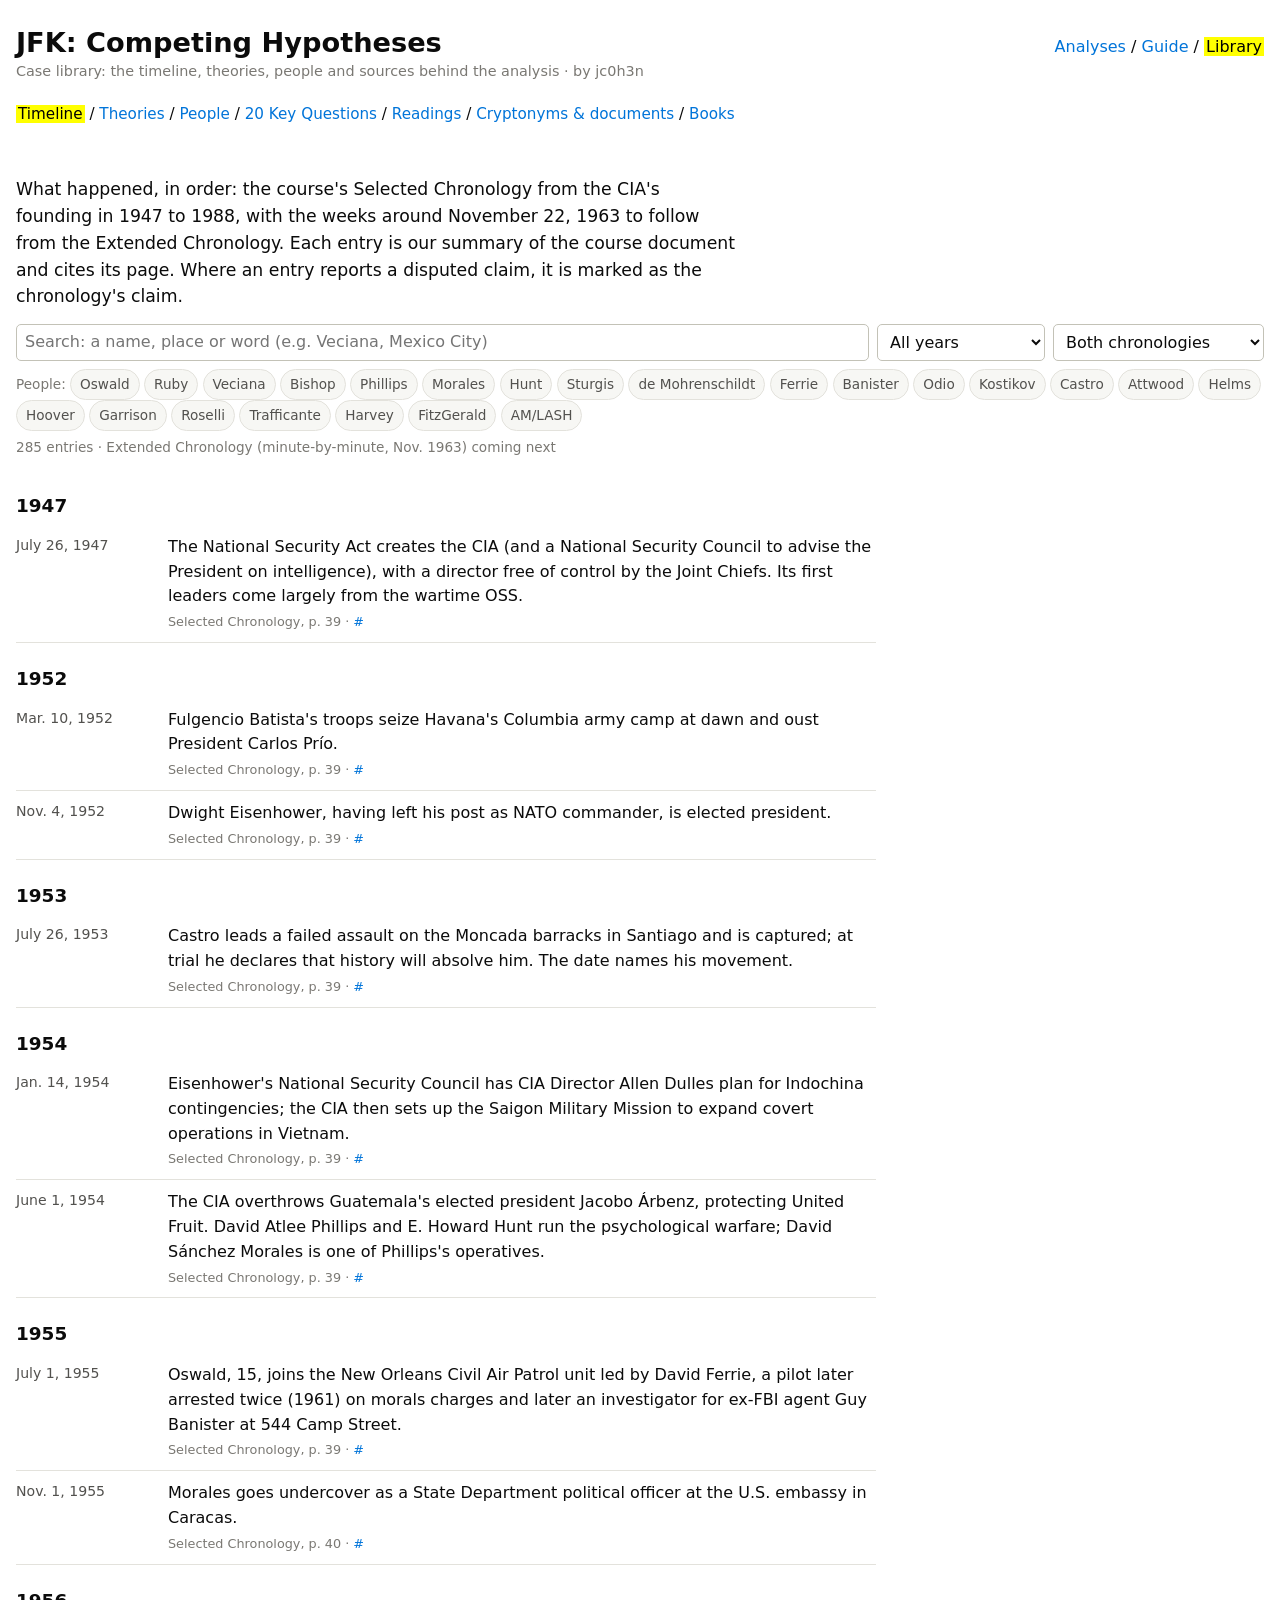
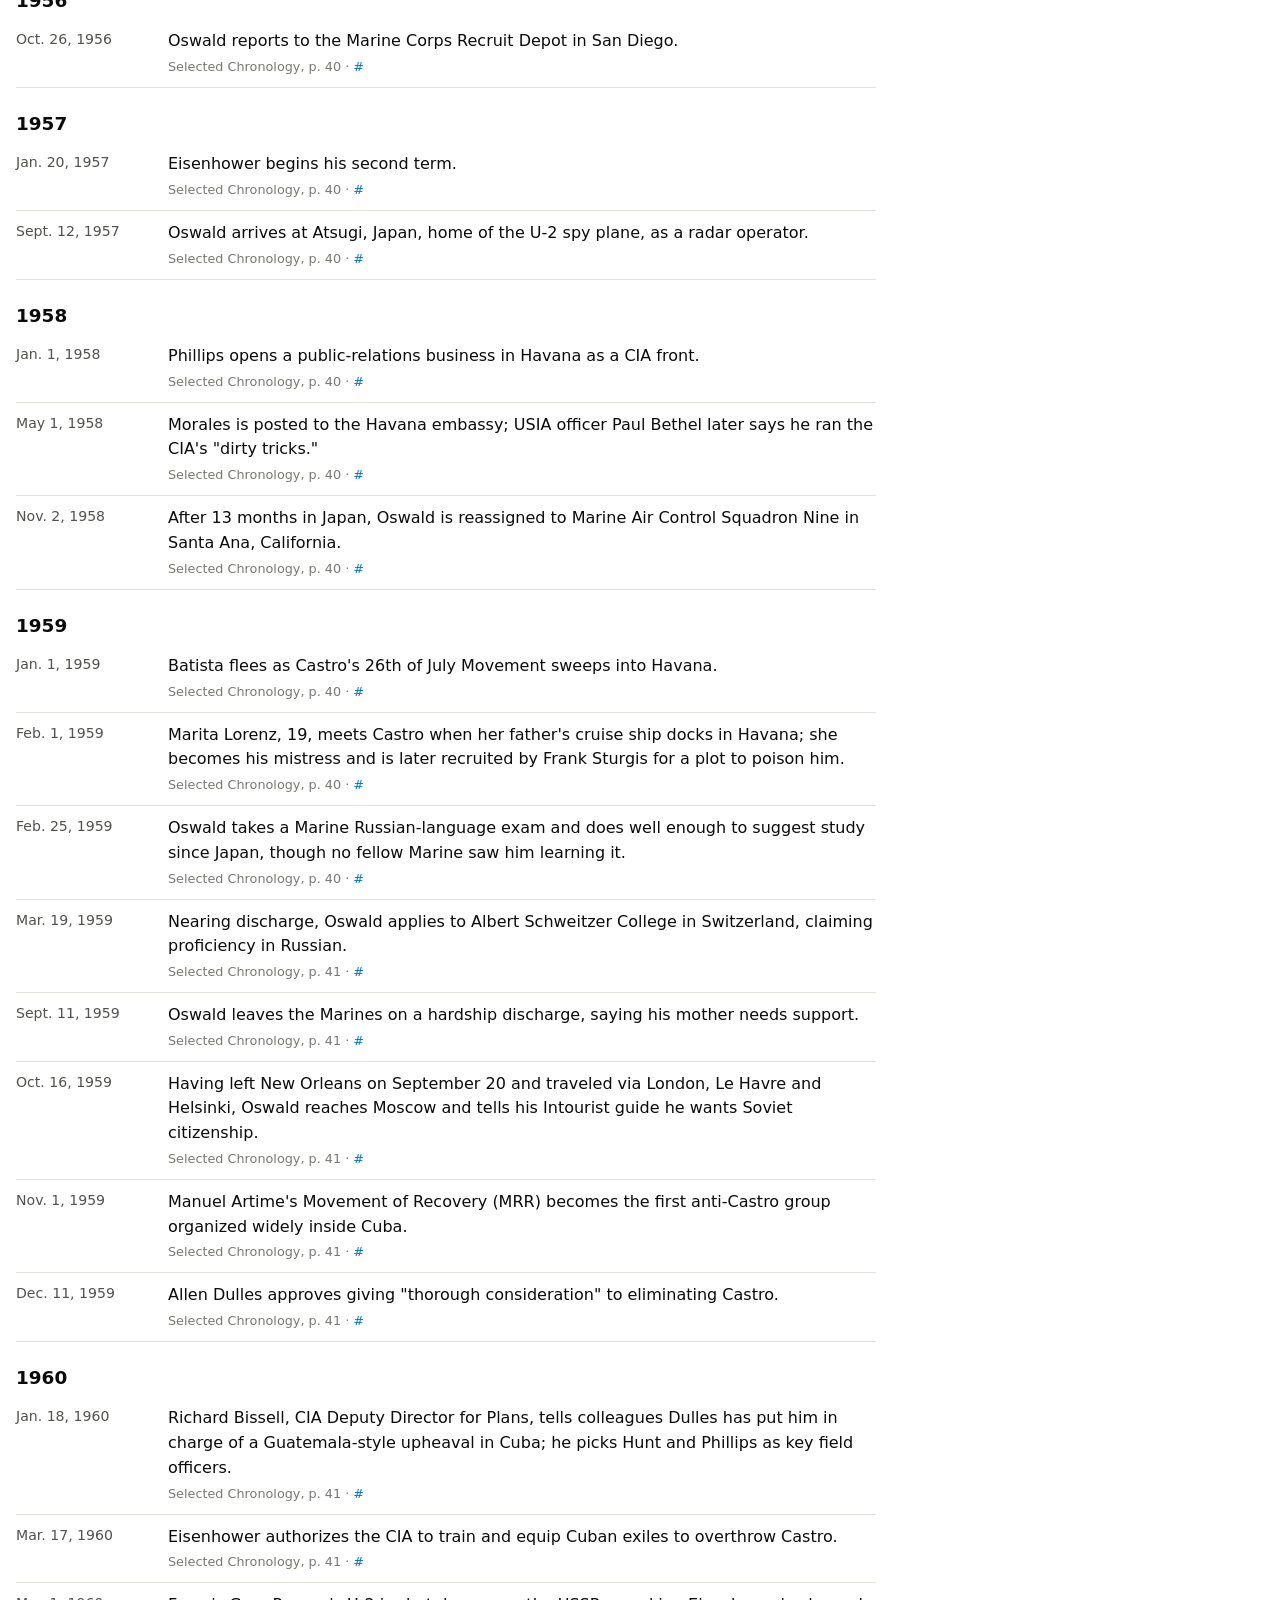
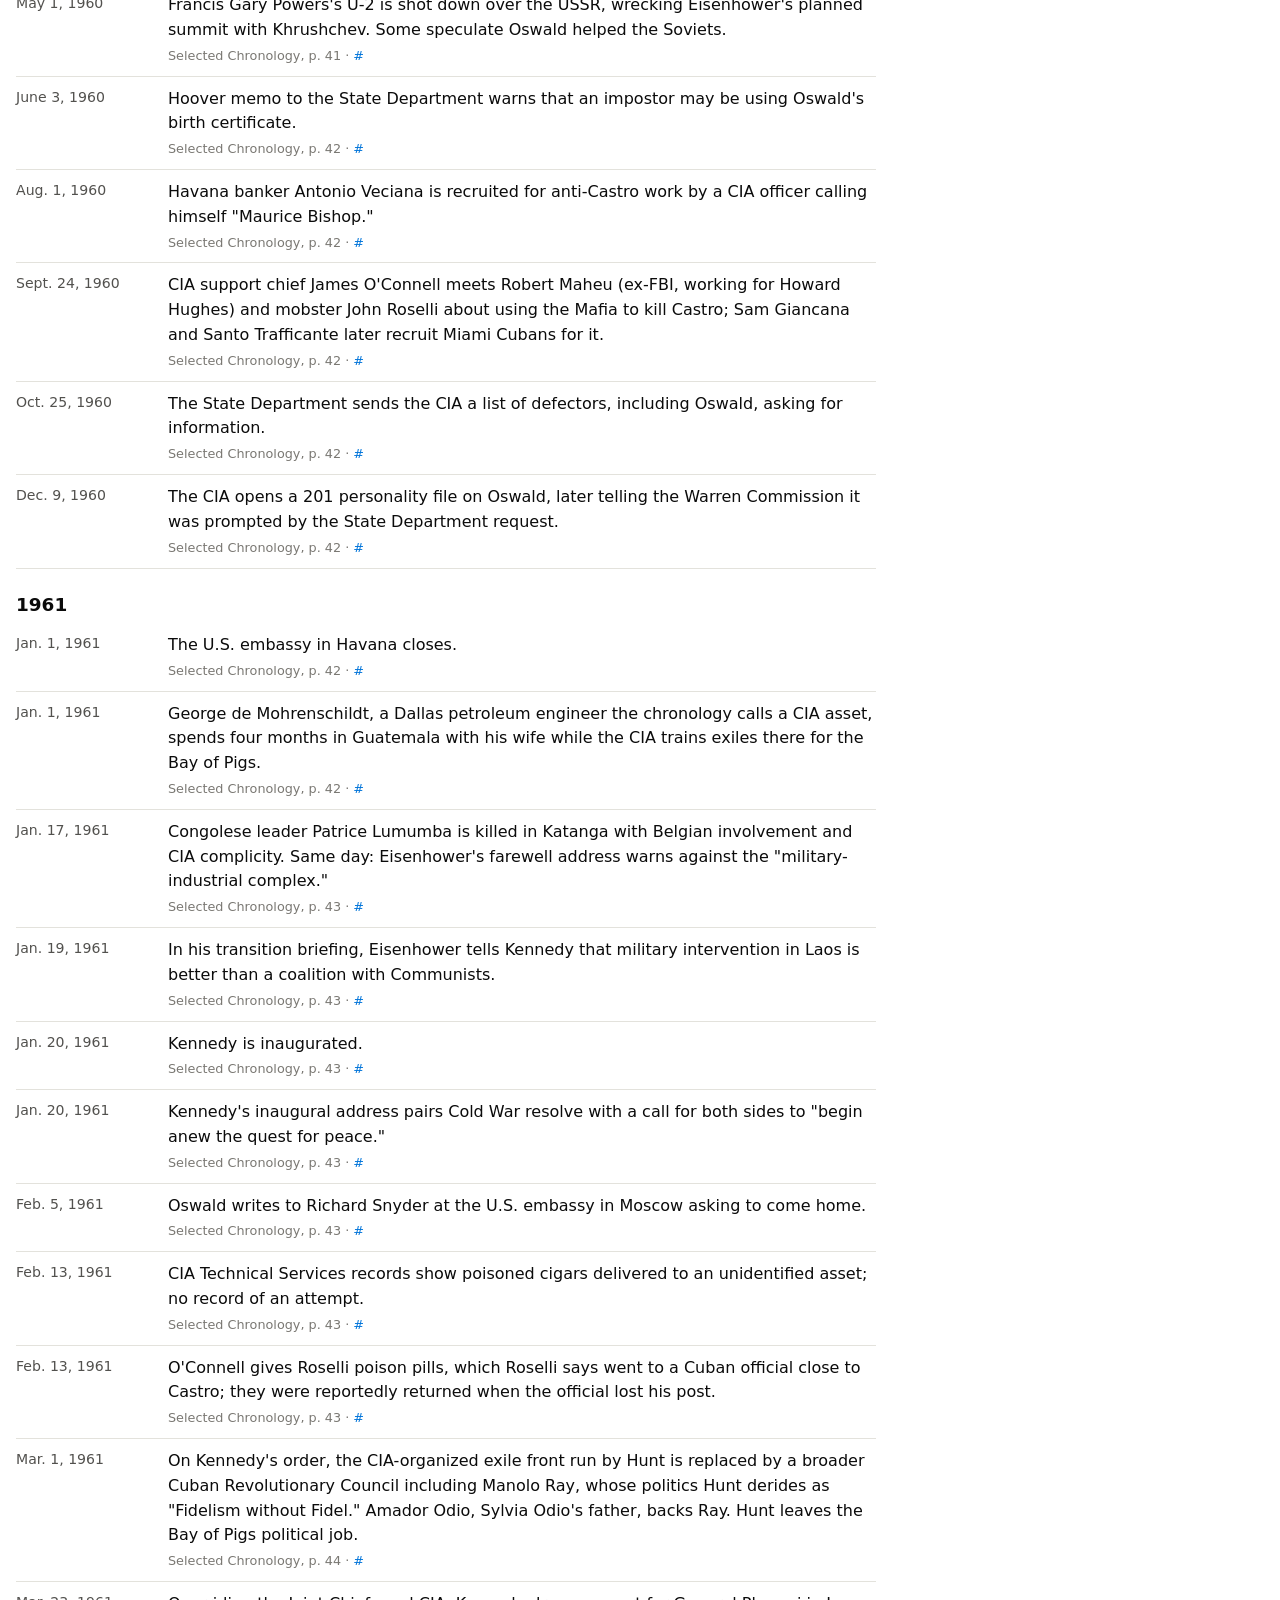
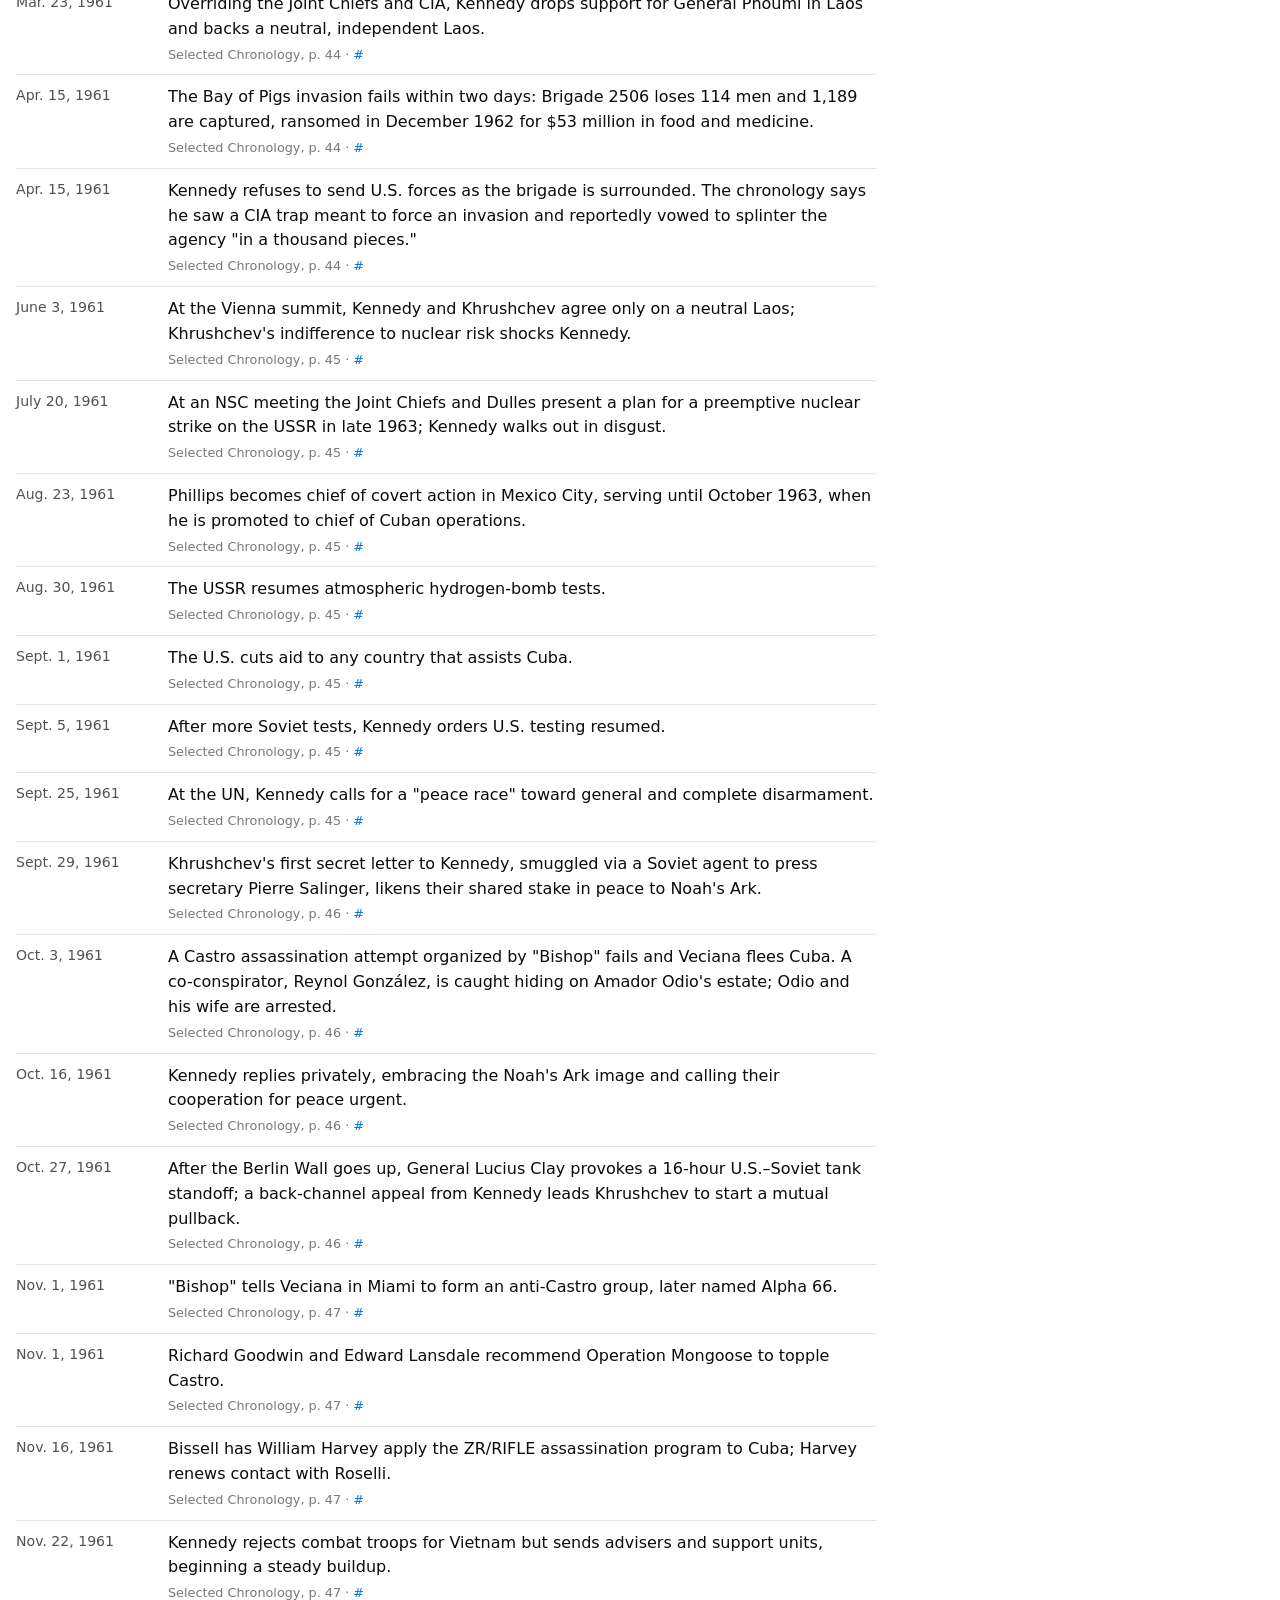
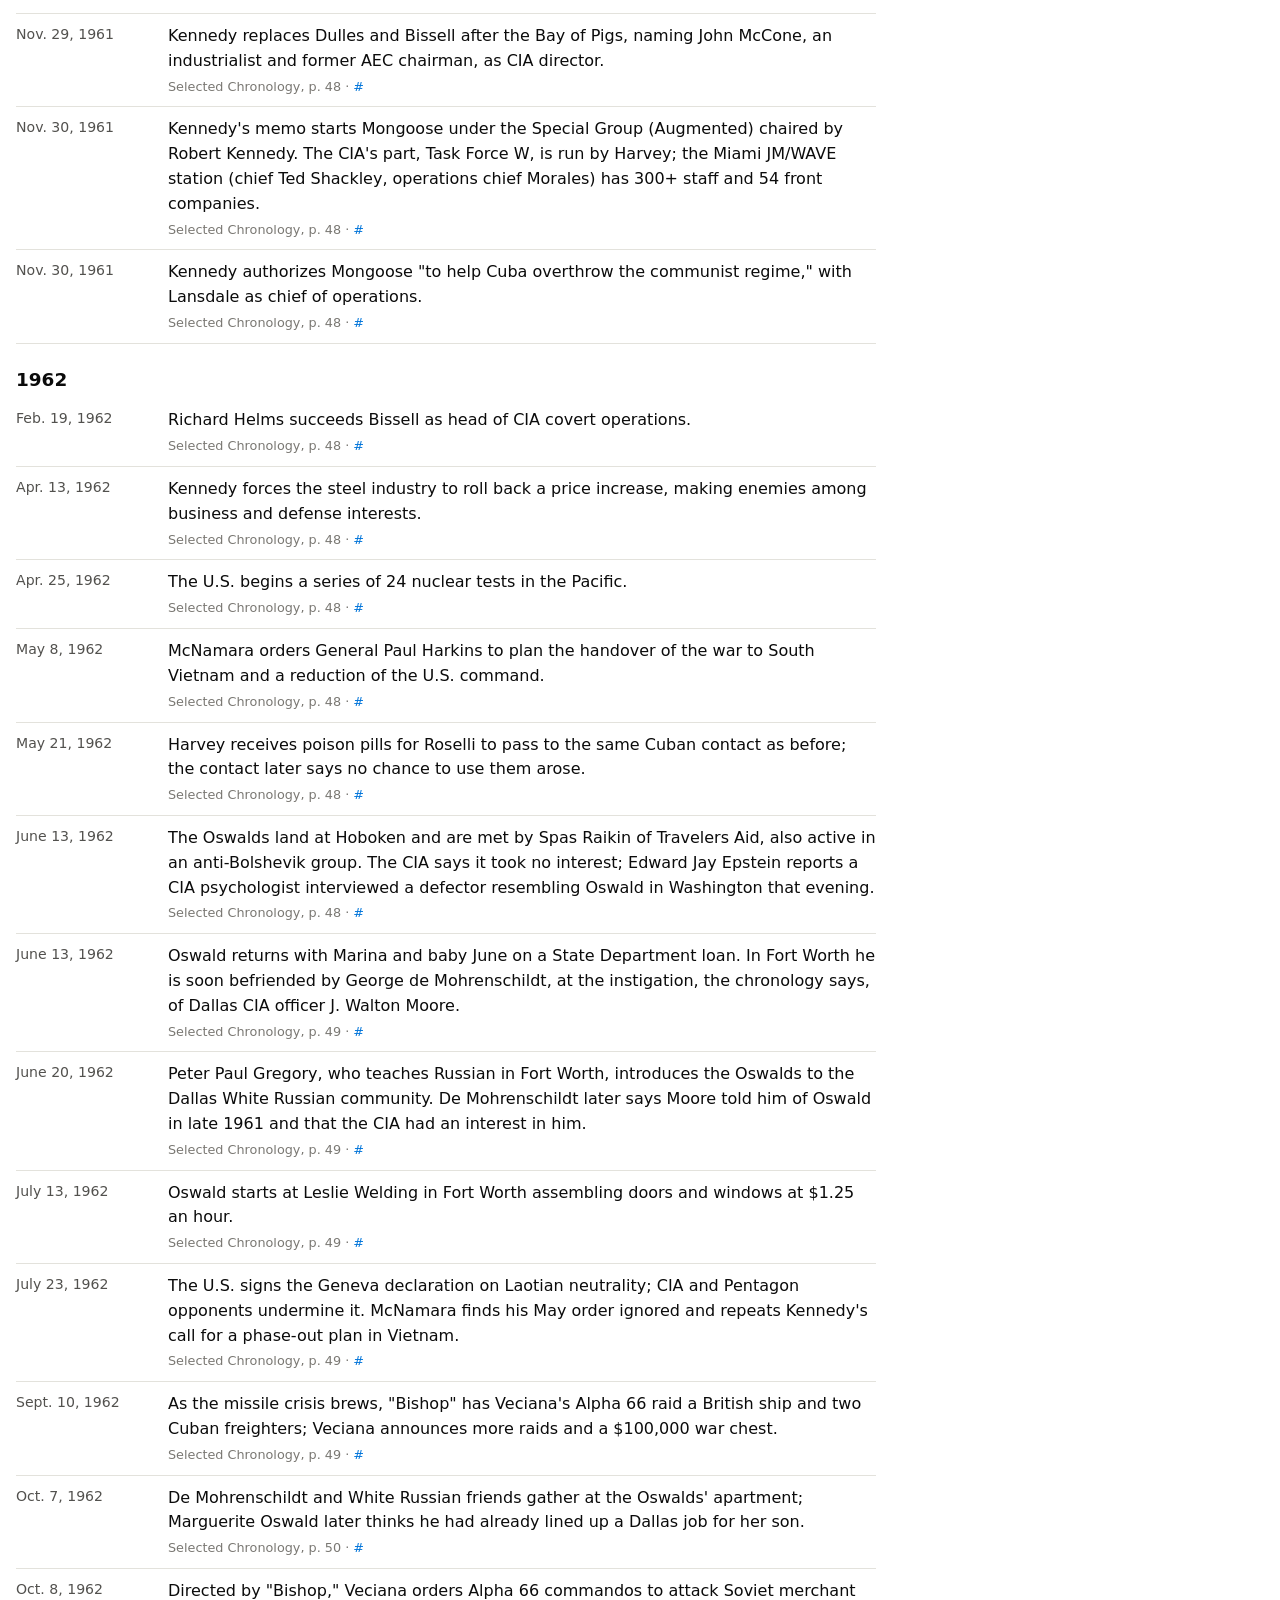
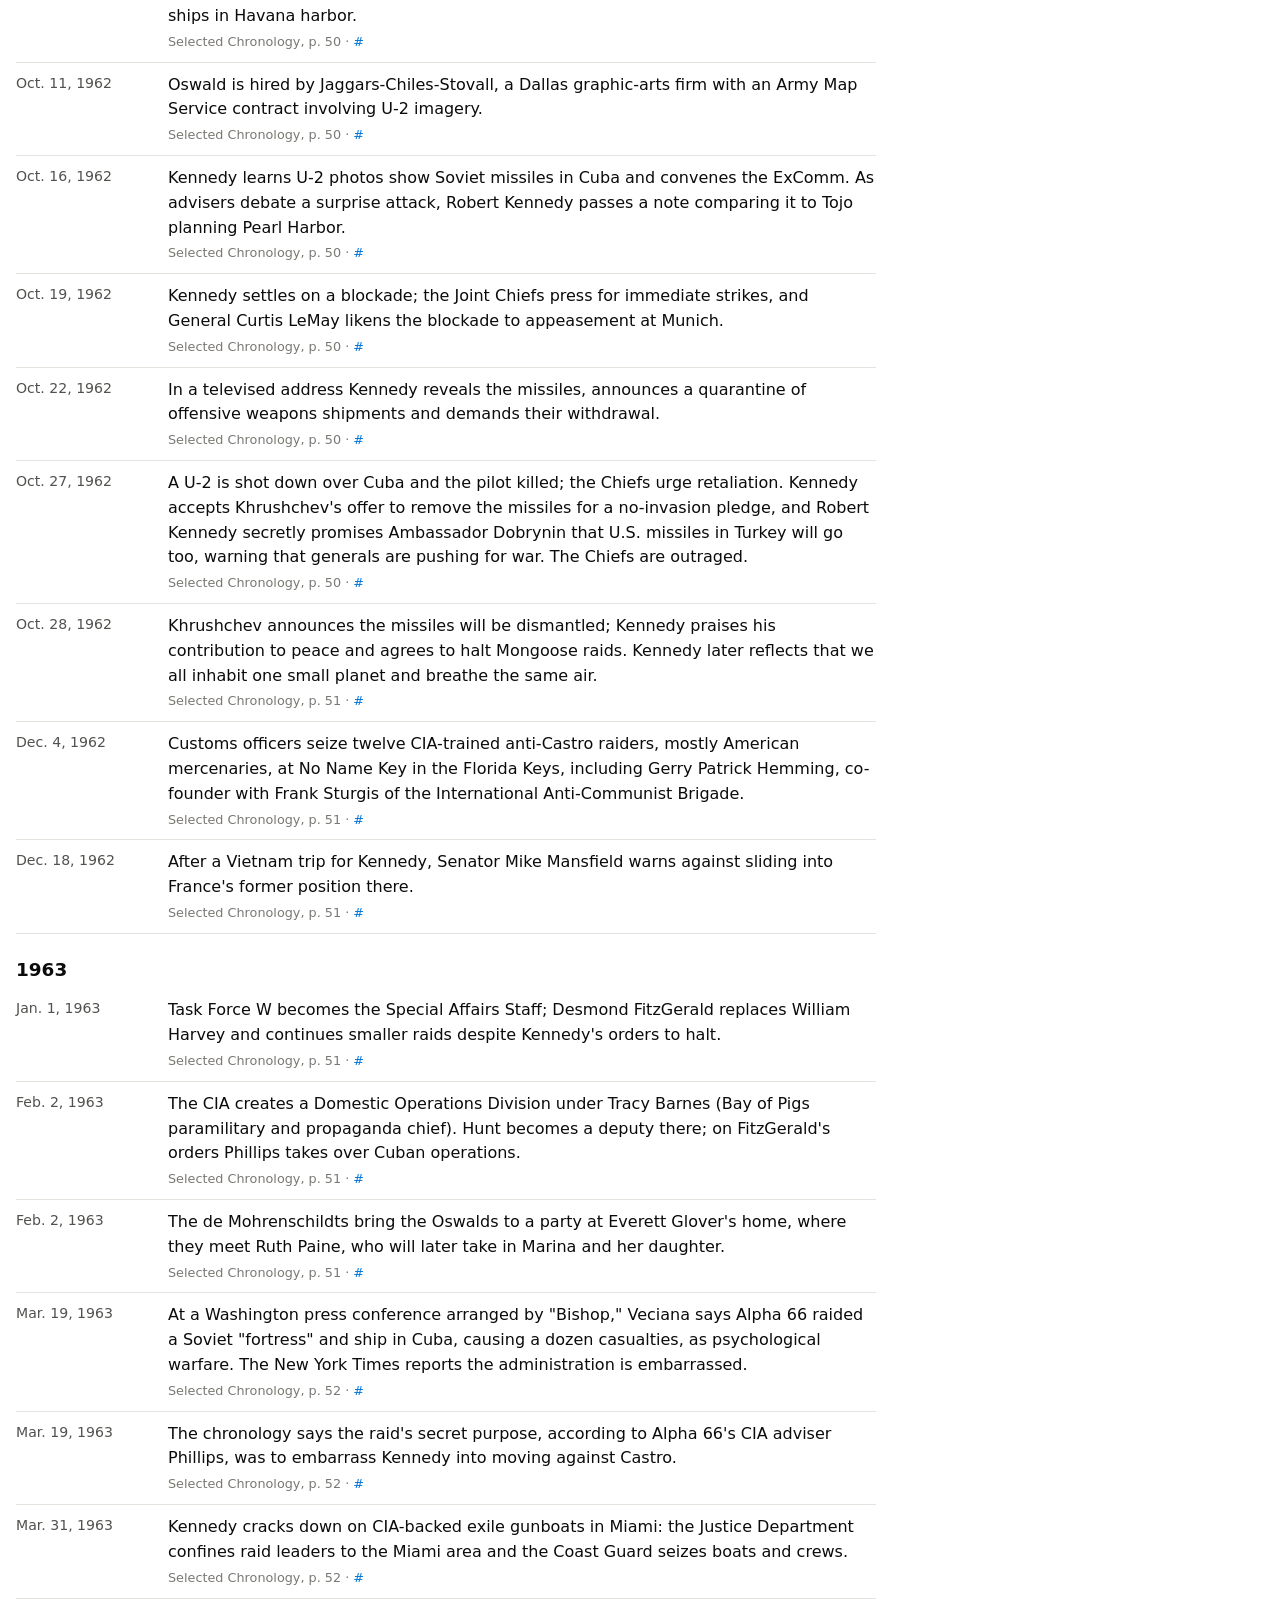
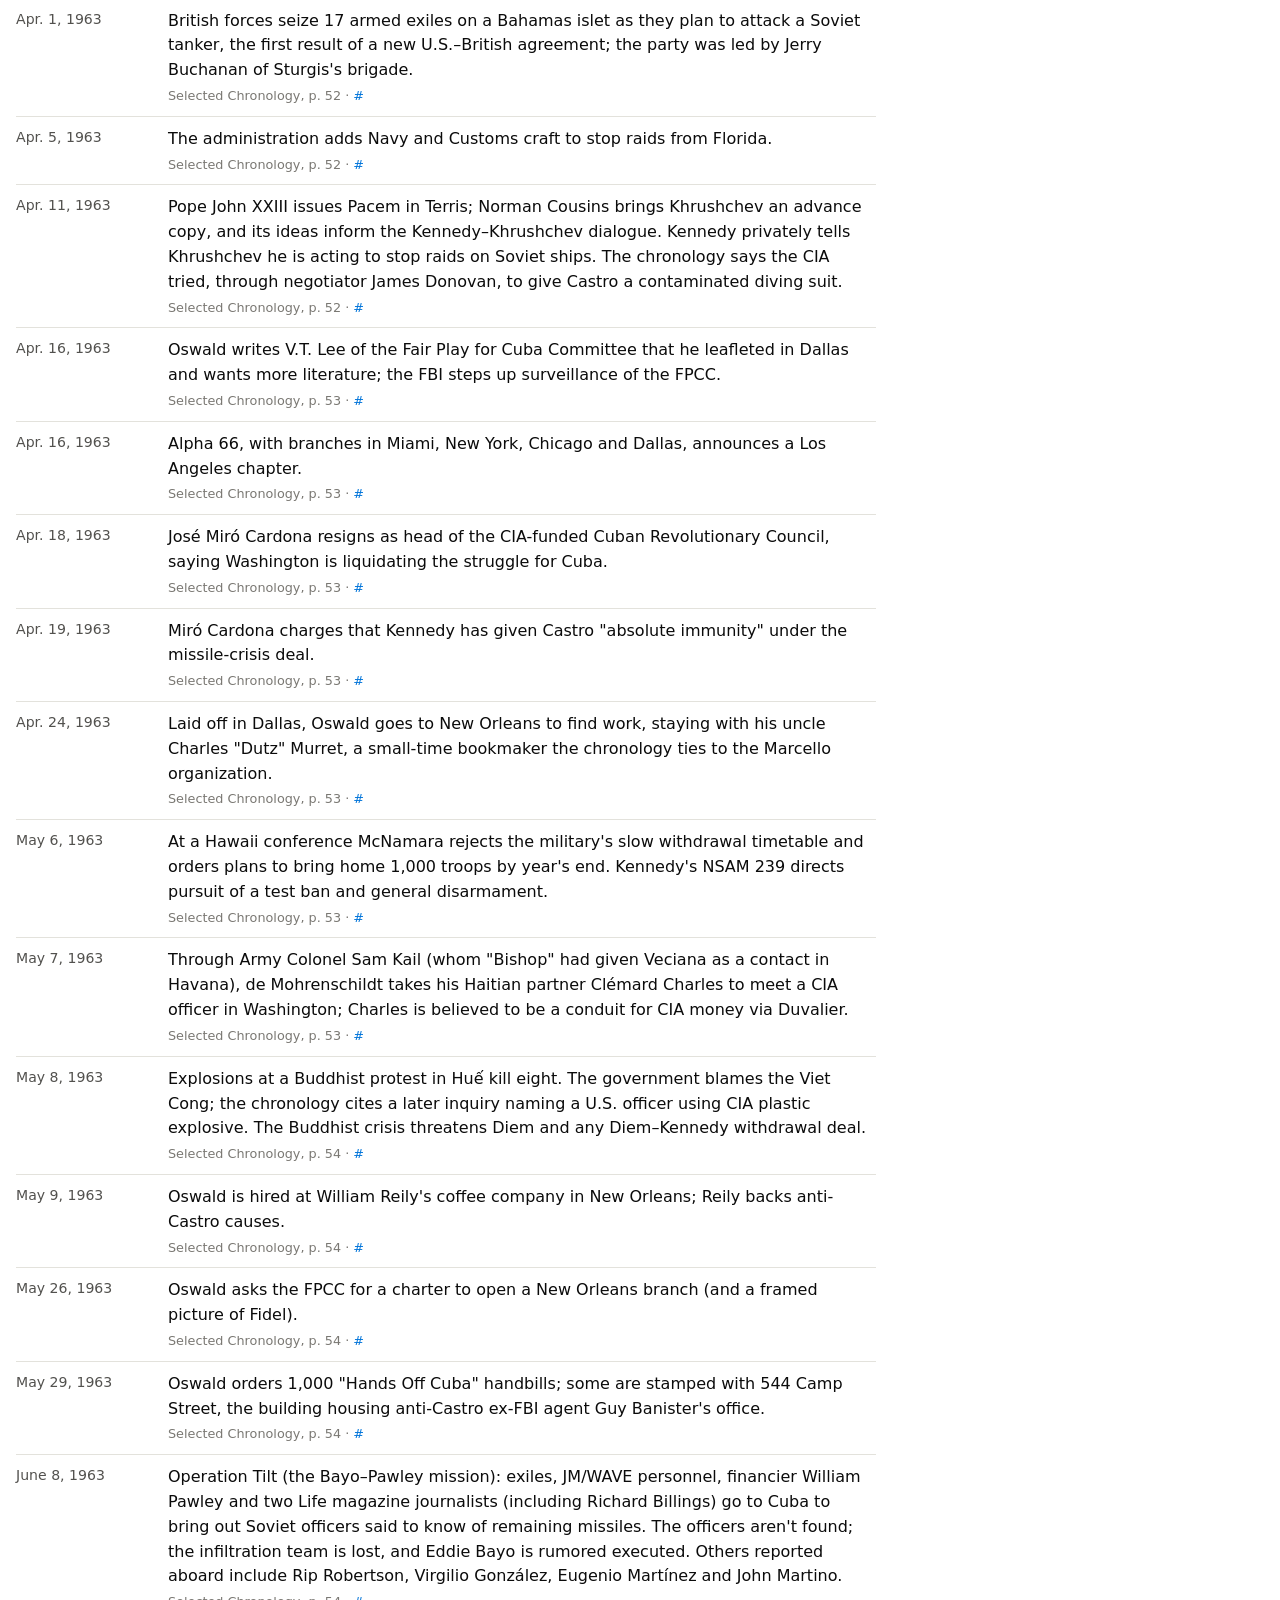
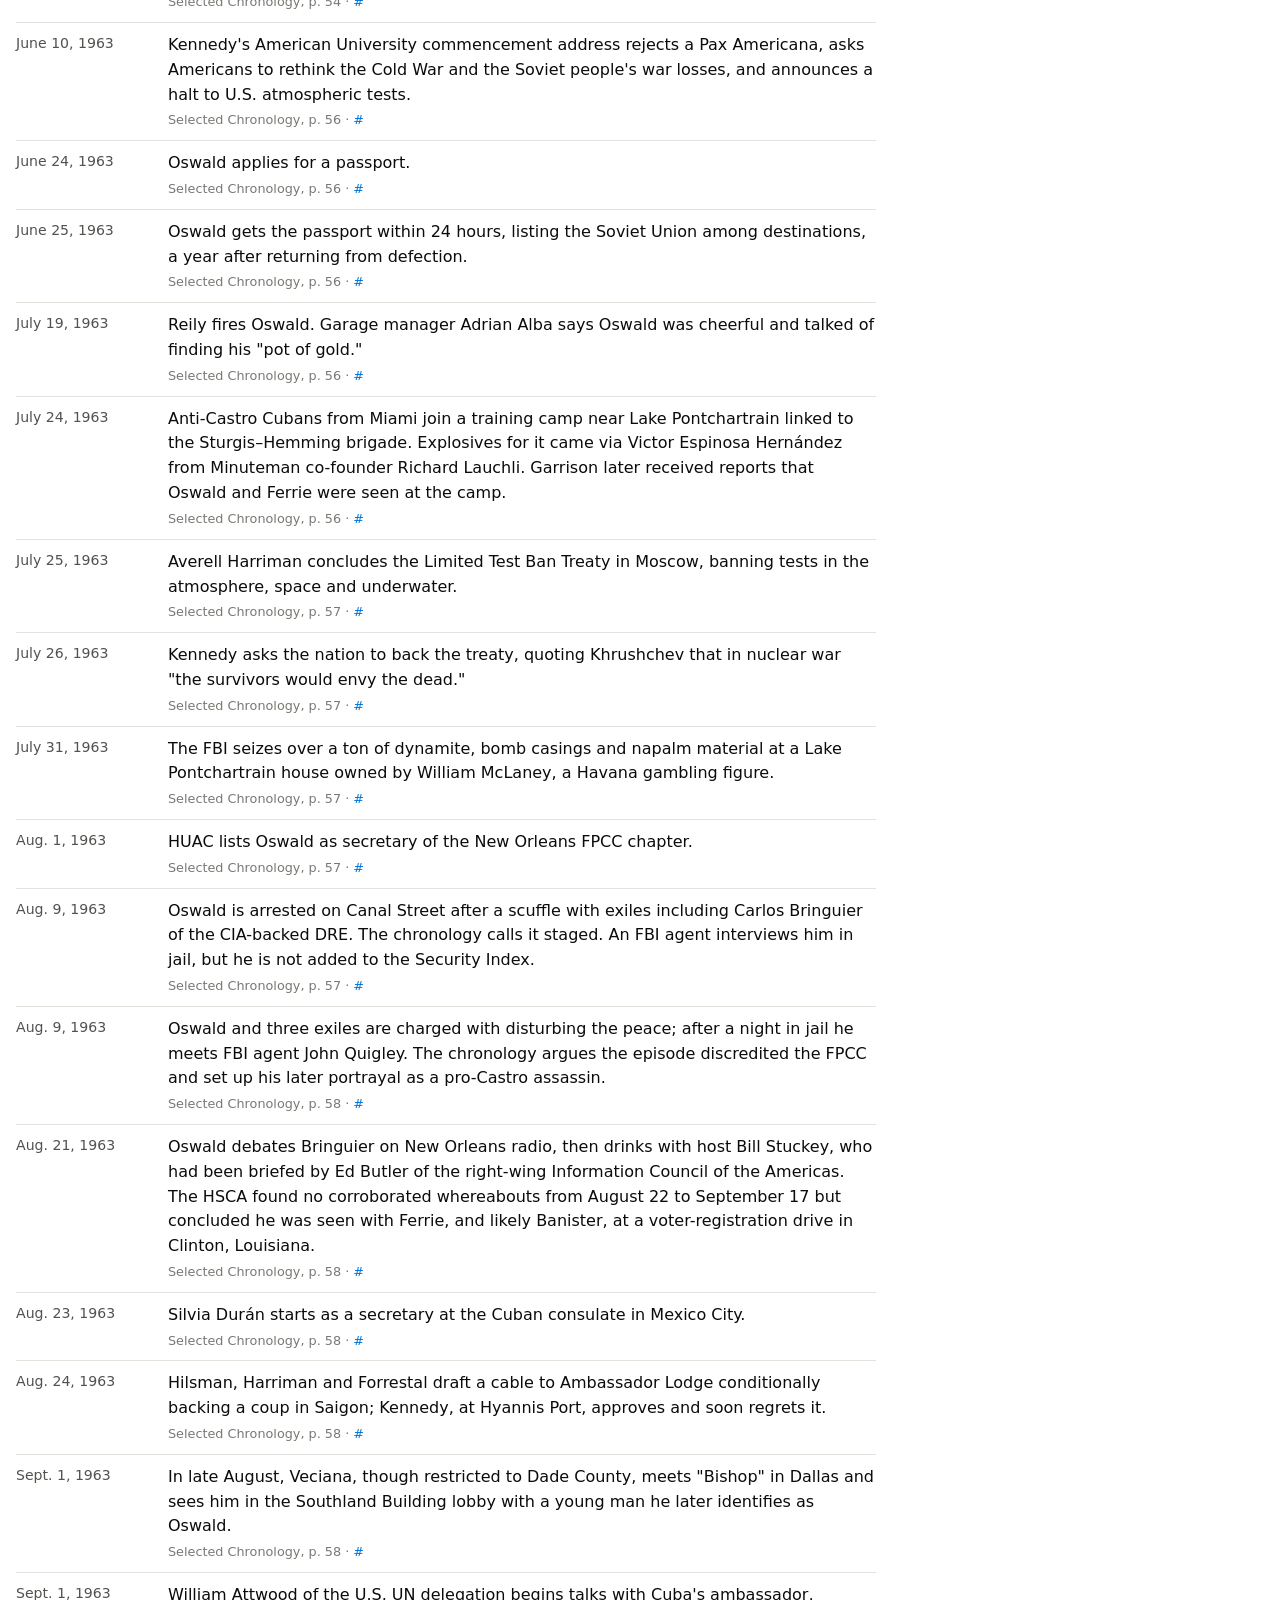
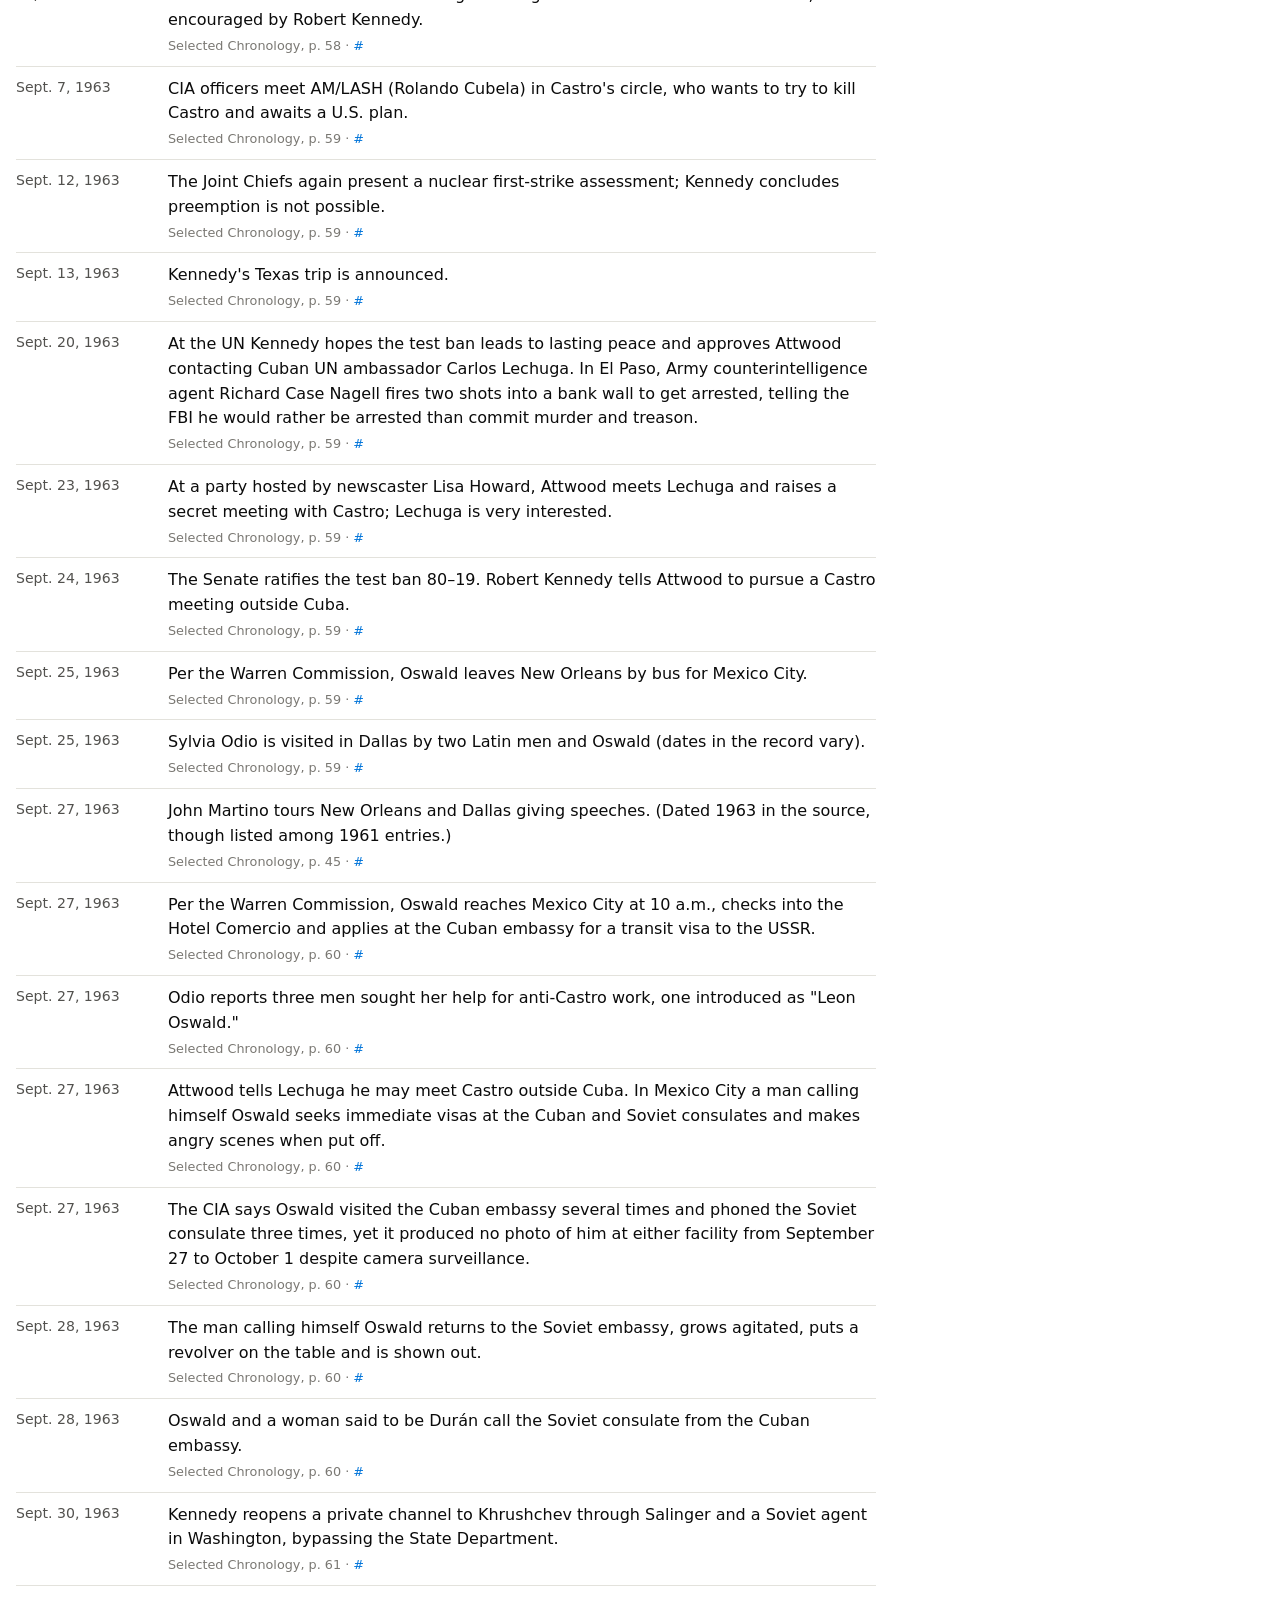
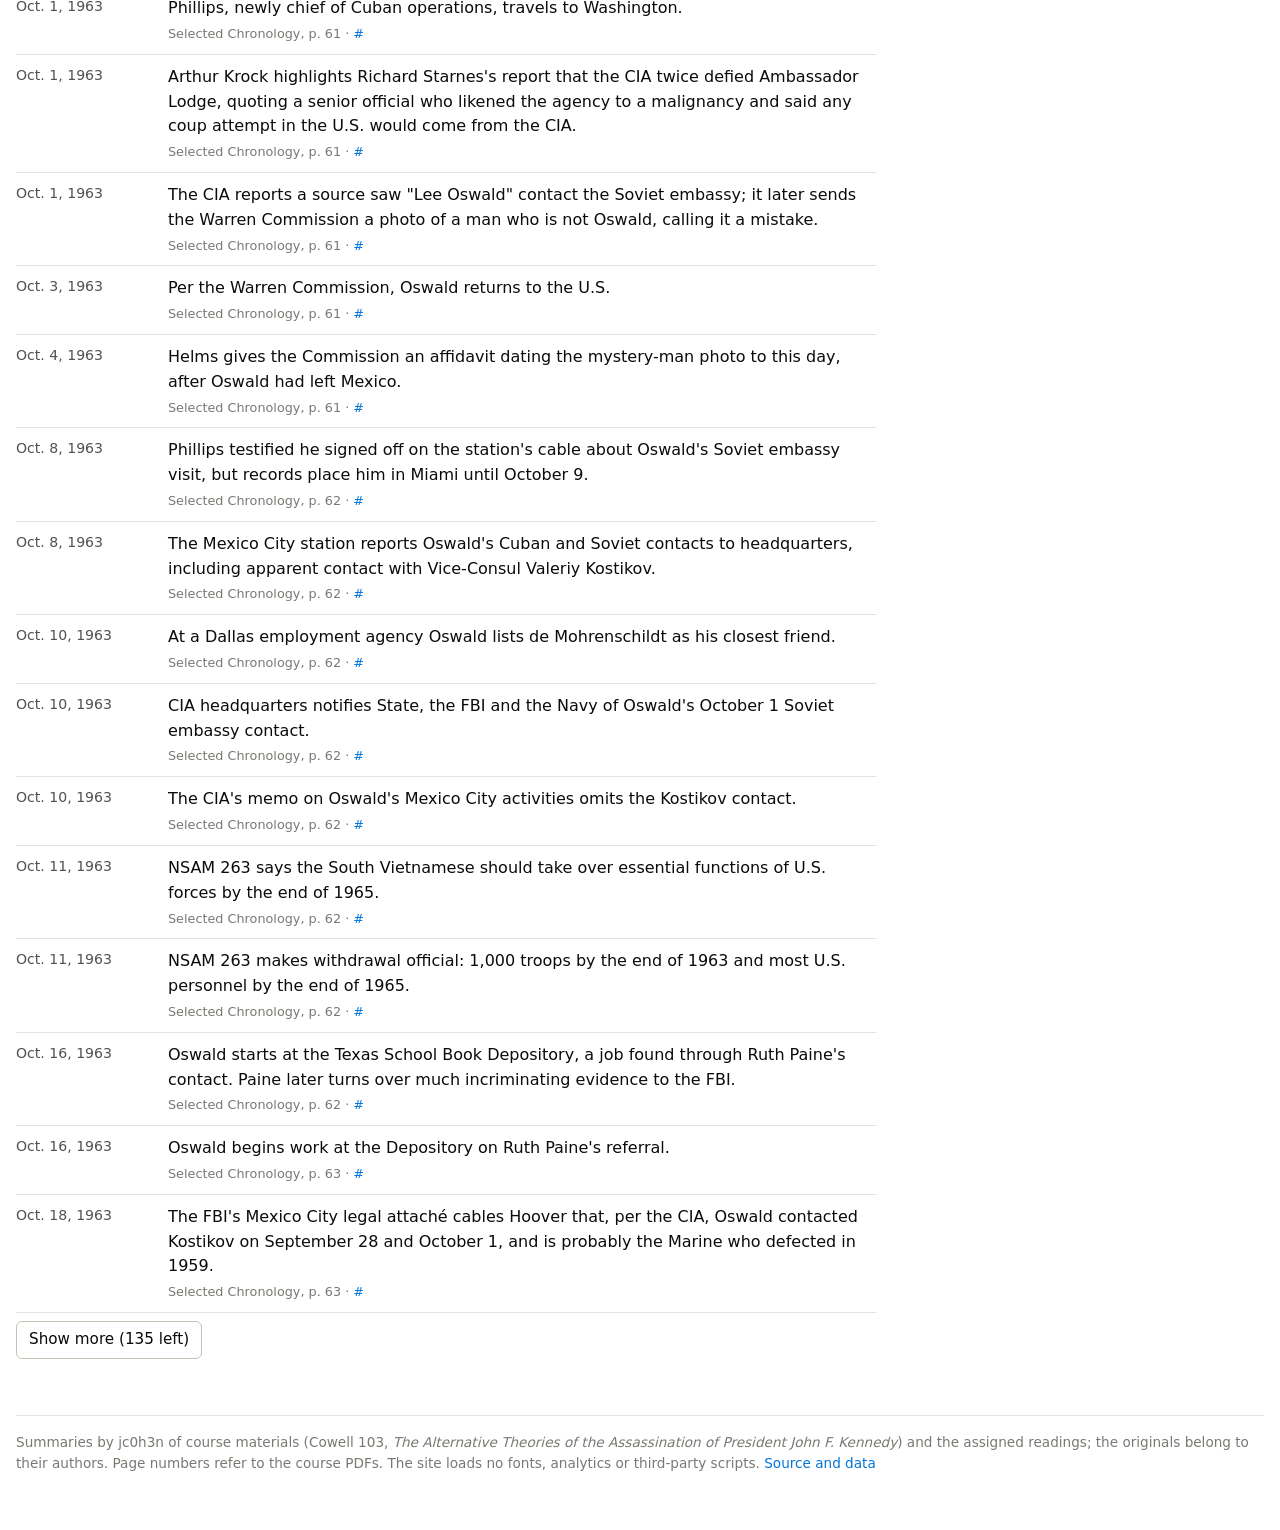
==== library.html @ fd0d2287 "Add the case library: timeline, theories, people, questions, readings, glossary, books library.html " ====
<!doctype html>
<html lang="en">
<head>
<meta charset="utf-8">
<meta name="viewport" content="width=device-width, initial-scale=1">
<title>JFK: Case Library</title>
<meta name="description" content="The facts behind the JFK competing-hypotheses analysis: a searchable timeline from 1947 to 1988, the course's ten theses and a 60-theory primer, the cast of characters, the 20 key questions, readings, CIA cryptonyms and a book list. Summaries in our own words with page citations.">
<link rel="stylesheet" href="style.css">
</head>
<body>
<div class="wrap">
  <header>
    <div>
      <h1><a class="home" href="./">JFK: Competing Hypotheses</a></h1>
      <p class="tagline">Case library: the timeline, theories, people and sources behind the analysis · by jc0h3n</p>
    </div>
    <nav aria-label="Site"><a href="./">Analyses</a> / <a href="./#guide">Guide</a> / <span class="on">Library</span></nav>
  </header>

  <nav class="tabs" id="tabs" aria-label="Library sections"></nav>
  <p class="status" id="status" role="status" aria-live="polite">Loading…</p>

  <main>
    <section id="sec-timeline" class="lib" hidden>
      <p class="lede col">What happened, in order: the course's Selected Chronology from the CIA's founding in 1947 to 1988, with the weeks around November 22, 1963 to follow from the Extended Chronology. Each entry is our summary of the course document and cites its page. Where an entry reports a disputed claim, it is marked as the chronology's claim.</p>
      <div class="filters">
        <label class="sr" for="t-q">Search the timeline</label>
        <input id="t-q" type="search" placeholder="Search: a name, place or word (e.g. Veciana, Mexico City)">
        <label class="sr" for="t-period">Period</label>
        <select id="t-period"></select>
        <label class="sr" for="t-src">Chronology</label>
        <select id="t-src"><option value="">Both chronologies</option><option value="S">Selected Chronology</option><option value="X">Extended Chronology</option></select>
      </div>
      <p class="chips" id="t-people" aria-label="People"></p>
      <p class="muted small" id="t-count"></p>
      <ol class="timeline" id="t-list"></ol>
      <p><button class="btn" id="t-more" hidden>Show more</button></p>
    </section>

    <section id="sec-theories" class="lib" hidden>
      <div class="col" id="th-intro"></div>
      <h2>The ten course theses</h2>
      <ol class="cards" id="th-theses"></ol>
      <h2>Primer: sixty theories</h2>
      <div class="filters"><label class="sr" for="th-q">Search the primer</label><input id="th-q" type="search" placeholder="Search the primer (e.g. knoll, Zapruder, Lane)">
        <label class="sr" for="th-h">Bears on</label><select id="th-h"><option value="">Bearing on any hypothesis</option></select></div>
      <p class="muted small" id="th-count"></p>
      <ol class="cards" id="th-primer"></ol>
    </section>

    <section id="sec-people" class="lib" hidden>
      <div class="col" id="p-intro"></div>
      <div class="filters"><label class="sr" for="p-q">Search people</label><input id="p-q" type="search" placeholder="Search people"></div>
      <div id="p-list"></div>
    </section>

    <section id="sec-questions" class="lib" hidden>
      <div class="col" id="q-intro"></div>
      <ol class="questions col" id="q-list"></ol>
    </section>

    <section id="sec-readings" class="lib" hidden>
      <div class="col" id="r-intro"></div>
      <div id="r-list"></div>
    </section>

    <section id="sec-glossary" class="lib" hidden>
      <div class="col" id="g-intro"></div>
      <div class="filters"><label class="sr" for="g-q">Search cryptonyms</label><input id="g-q" type="search" placeholder="Search cryptonyms and names"></div>
      <h2>Cryptonyms</h2>
      <table class="gloss"><thead><tr><th scope="col">Code</th><th scope="col">Meaning</th></tr></thead><tbody id="g-codes"></tbody></table>
      <h2>Aliases</h2>
      <table class="gloss"><thead><tr><th scope="col">Name</th><th scope="col">Alias</th></tr></thead><tbody id="g-aliases"></tbody></table>
      <h2>The paper trail on Oswald, October–December 1963</h2>
      <div class="col" id="g-docs-intro"></div>
      <table class="gloss"><thead><tr><th scope="col">Date</th><th scope="col">From → to</th><th scope="col">What it says</th></tr></thead><tbody id="g-docs"></tbody></table>
    </section>

    <section id="sec-books" class="lib" hidden>
      <div class="col" id="b-intro"></div>
      <div class="filters"><label class="sr" for="b-q">Search books</label><input id="b-q" type="search" placeholder="Search books by author, title or year"></div>
      <p class="muted small" id="b-count"></p>
      <ul class="books" id="b-list"></ul>
    </section>
  </main>

  <footer class="site">Summaries by jc0h3n of course materials (Cowell 103, <i>The Alternative Theories of the Assassination of President John F. Kennedy</i>) and the assigned readings; the originals belong to their authors. Page numbers refer to the course PDFs. The site loads no fonts, analytics or third-party scripts. <a href="https://github.com/jc0h3n/jfk-hypotheses">Source and data</a></footer>
</div>
<script type="module" src="js/library.js"></script>
</body>
</html>
---- style.css ----
/* Layout: plain-text header with slash nav; workspace = wide matrix + results column; report and guide as reading columns */
:root {
  --bg: #ffffff;
  --ink: #0b0b0b;
  --ink-2: #52514e;
  --muted: #7a7873;
  --line: #e3e2dc;
  --field: #ffffff;
  --field-line: #c3c2b7;
  --panel: #f7f7f4;
  --link: #0074d9;
  --mark: #ffff00;
  --mark-ink: #000000;
  --bar: #52514e;
  --warn: #b25b00;
  /* diverging rating scale: blue (consistent) <-> red (inconsistent), gray midpoint */
  --r-cc: #9ec5f4; --r-c: #cde2fb; --r-n: #f0efec; --r-na: #ffffff; --r-i: #f7cfcf; --r-ii: #ee9a9a;
  --font: system-ui, -apple-system, "Segoe UI", Roboto, Helvetica, Arial, sans-serif;
}
@media (prefers-color-scheme: dark) {
  :root:not([data-theme="light"]) {
    --bg: #121212; --ink: #f2f2f0; --ink-2: #c3c2b7; --muted: #95938c; --line: #2c2c2a; --field: #1a1a19; --field-line: #45453f;
    --panel: #1a1a19; --link: #4ea8ff; --bar: #c3c2b7; --warn: #f0a24a;
    --r-cc: #1c5cab; --r-c: #173b66; --r-n: #2a2a28; --r-na: #121212; --r-i: #5a2424; --r-ii: #8f3333;
    color-scheme: dark;
  }
}
:root[data-theme="dark"] {
  --bg: #121212; --ink: #f2f2f0; --ink-2: #c3c2b7; --muted: #95938c; --line: #2c2c2a; --field: #1a1a19; --field-line: #45453f;
  --panel: #1a1a19; --link: #4ea8ff; --bar: #c3c2b7; --warn: #f0a24a;
  --r-cc: #1c5cab; --r-c: #173b66; --r-n: #2a2a28; --r-na: #121212; --r-i: #5a2424; --r-ii: #8f3333;
  color-scheme: dark;
}
* { box-sizing: border-box; }
body { margin: 0; background: var(--bg); color: var(--ink); font: 16px/1.55 var(--font); padding: 0 16px; }
.wrap { max-width: 1280px; margin: 0 auto; padding-block: 28px 56px; }
.col { max-width: 720px; }
a, .link { color: var(--link); text-decoration: none; background: none; border: 0; padding: 0; font: inherit; cursor: pointer; }
a:hover, .link:hover { text-decoration: underline; }
:focus-visible { outline: 2px solid var(--link); outline-offset: 2px; }
.on { background: var(--mark); color: var(--mark-ink); }
.on:hover { text-decoration: none; }
.muted { color: var(--muted); }
.sr { position: absolute; width: 1px; height: 1px; overflow: hidden; clip: rect(0 0 0 0); }
[hidden] { display: none !important; }
p { margin: 0 0 12px; }
h2 { font-size: 1.15em; margin: 28px 0 8px; }

header { display: flex; flex-wrap: wrap; justify-content: space-between; align-items: baseline; gap: 6px 24px; }
h1 { font-size: 1.7em; line-height: 1.1; margin: 0; }
h1 .home { color: var(--ink); font-weight: 700; }
h1 .home:hover { text-decoration: none; }
.tagline { margin: 2px 0 0; color: var(--muted); font-size: 0.9em; }
.status { min-height: 1.4em; font-size: 0.85em; color: var(--muted); margin: 10px 0 18px; }
.lede { font-size: 1.08em; }

.btn { font: inherit; font-size: 0.95em; color: var(--ink); background: var(--field); border: 1px solid var(--field-line); border-radius: 6px; padding: 6px 12px; cursor: pointer; display: inline-block; }
.btn:hover { border-color: var(--ink-2); }
.btn.primary { background: var(--ink); color: var(--bg); border-color: var(--ink); }
.btn.small { font-size: 0.82em; padding: 2px 8px; }
.actions { display: flex; flex-wrap: wrap; gap: 10px; margin: 16px 0; }
.error { color: var(--warn); }
input, textarea, select { font: inherit; color: var(--ink); background: var(--field); border: 1px solid var(--field-line); border-radius: 5px; padding: 5px 8px; max-width: 100%; }
textarea { resize: vertical; width: 100%; line-height: 1.4; }
.field { display: flex; flex-direction: column; gap: 3px; font-size: 0.85em; color: var(--muted); margin-bottom: 10px; }
.field textarea, .field input { font-size: 1.05rem; color: var(--ink); }
.field.narrow input { max-width: 320px; }
.title-input { font-size: 1.5em; font-weight: 700; width: 100%; border: 0; border-bottom: 1px solid var(--field-line); border-radius: 0; padding: 4px 0; margin-bottom: 12px; background: transparent; }
.row { display: flex; gap: 8px; align-items: flex-start; }
.row input, .row textarea { flex: 1; min-width: 0; }

.saved { list-style: none; padding: 0; margin: 0; display: grid; gap: 2px; }
.saved li { display: flex; flex-wrap: wrap; justify-content: space-between; gap: 6px 16px; padding: 10px 0; border-bottom: 1px solid var(--line); }
.saved .meta { font-size: 0.85em; color: var(--muted); }
.saved .ops { display: flex; gap: 12px; font-size: 0.9em; align-items: center; }

.checks { background: var(--panel); border-radius: 8px; padding: 10px 14px; margin: 6px 0 20px; }
.checks summary { cursor: pointer; font-weight: 600; }
.checks ol { margin: 8px 0 2px; padding-left: 0; list-style: none; display: grid; gap: 6px; }
.checks li { font-size: 0.92em; display: flex; gap: 10px; }
.checks .stepno { flex: none; font-size: 0.8em; font-weight: 700; color: var(--muted); min-width: 52px; padding-top: 2px; }

.workspace { display: grid; grid-template-columns: minmax(0, 1fr) 270px; gap: 24px; align-items: start; }
textarea { field-sizing: content; }
@media (max-width: 1000px) { .workspace { grid-template-columns: minmax(0, 1fr); } }
.adders { display: grid; grid-template-columns: 1fr 1fr; gap: 16px; margin-bottom: 14px; }
@media (max-width: 760px) { .adders { grid-template-columns: 1fr; } }
.adder label { display: block; font-size: 0.85em; font-weight: 600; margin-bottom: 4px; }
.matrix-tools { font-size: 0.88em; margin: 4px 0 10px; display: flex; flex-wrap: wrap; gap: 4px 6px; align-items: center; }
.legend { margin-left: auto; display: flex; flex-wrap: wrap; gap: 4px 10px; color: var(--ink-2); }
.legend span { display: inline-flex; align-items: center; gap: 4px; }
.legend i { width: 18px; height: 14px; border-radius: 3px; border: 1px solid var(--line); display: inline-block; }

.matrix-wrap { overflow-x: auto; border: 1px solid var(--line); border-radius: 8px; }
table.matrix { border-collapse: separate; border-spacing: 0; width: 100%; font-size: 0.9em; }
.matrix th, .matrix td { border-bottom: 1px solid var(--line); padding: 6px; vertical-align: top; text-align: left; }
.matrix thead th { background: var(--panel); position: sticky; top: 0; z-index: 1; font-weight: 600; }
.matrix .ev { min-width: 220px; width: 30%; }
.matrix .ev textarea { border-color: transparent; background: transparent; padding: 2px 4px; min-height: 2.4em; }
.matrix .ev textarea:hover, .matrix .ev textarea:focus { border-color: var(--field-line); background: var(--field); }
.matrix .meta-cell { white-space: nowrap; font-size: 0.78em; color: var(--muted); }
.matrix .meta-cell label { display: flex; flex-direction: column; margin-bottom: 4px; }
.matrix .meta-cell select { font-size: 1.1em; padding: 1px 2px; }
.matrix th.hyp { min-width: 118px; }
.matrix th.hyp textarea { font-weight: 600; font-size: 0.95em; padding: 2px 4px; min-height: 2.6em; }
.hyp-head { display: flex; justify-content: space-between; align-items: center; font-size: 0.78em; color: var(--muted); margin-bottom: 2px; }
.matrix td.cell { padding: 3px; text-align: center; }
.matrix td.cell select { width: 100%; min-width: 64px; font-weight: 700; text-align: center; border-color: transparent; padding: 6px 2px; }
.cell.r-CC, .cell.r-CC select { background: var(--r-cc); }
.cell.r-C, .cell.r-C select { background: var(--r-c); }
.cell.r-N, .cell.r-N select { background: var(--r-n); }
.cell.r-NA select { background: var(--r-na); color: var(--muted); }
.cell.r-I, .cell.r-I select { background: var(--r-i); }
.cell.r-II, .cell.r-II select { background: var(--r-ii); }
.cell.r- select { background: var(--field); border: 1px dashed var(--field-line); color: var(--muted); }
tr.excluded td { opacity: 0.45; }
.diag { font-size: 0.8em; white-space: nowrap; }
.diag.none { color: var(--warn); font-weight: 600; }
.diag.high { font-weight: 700; }
.rowtools { display: flex; flex-wrap: wrap; gap: 4px 12px; font-size: 0.8em; margin-top: 2px; padding-left: 4px; }
.more { display: grid; grid-template-columns: repeat(auto-fit, minmax(140px, 1fr)); gap: 6px 10px; margin-top: 6px; font-size: 0.85em; }
.more label { display: flex; flex-direction: column; gap: 2px; color: var(--muted); }
.more .full { grid-column: 1 / -1; }
.matrix tfoot td, .matrix tfoot th { background: var(--panel); font-weight: 600; border-bottom: 0; }
.score { font-variant-numeric: tabular-nums; font-size: 1.05em; }
.rank1 { background: var(--mark); color: var(--mark-ink); padding: 0 4px; border-radius: 3px; }
.empty { padding: 28px; text-align: center; color: var(--muted); }

.results { background: var(--panel); border-radius: 8px; padding: 14px 16px; position: sticky; top: 12px; }
.results h3 { font-size: 0.95em; margin: 14px 0 6px; }
.results h3:first-child { margin-top: 0; }
.rank-list { list-style: none; padding: 0; margin: 0; display: grid; gap: 8px; }
.rank-list li { font-size: 0.88em; }
.rank-list .name { display: flex; gap: 6px; align-items: baseline; }
.rank-list .num { font-weight: 700; min-width: 1.2em; }
.bar-row { display: flex; align-items: center; gap: 8px; margin-top: 3px; padding-left: 1.6em; }
.bar-track { flex: 1; height: 10px; }
.bar { height: 10px; min-width: 2px; background: var(--bar); border-radius: 0 4px 4px 0; }
.bar-val { font-variant-numeric: tabular-nums; font-size: 0.85em; color: var(--ink-2); min-width: 2.5em; text-align: right; }
.results ul.plain { margin: 0; padding-left: 18px; font-size: 0.86em; display: grid; gap: 4px; }
.results .note { font-size: 0.8em; color: var(--muted); margin-top: 10px; }

.milestones { padding-left: 20px; display: grid; gap: 6px; }
.milestones li { display: flex; gap: 10px; justify-content: space-between; }
.report { max-width: 900px; border: 1px solid var(--line); border-radius: 8px; padding: 20px 24px; overflow-x: auto; }
.report table { border-collapse: collapse; font-size: 0.88em; margin: 8px 0 16px; }
.report th, .report td { border: 1px solid var(--line); padding: 4px 8px; text-align: left; vertical-align: top; }
.report h1 { font-size: 1.4em; margin: 0 0 10px; }
.report h2 { font-size: 1.1em; }

.steps { padding-left: 22px; display: grid; gap: 8px; }
.defs { display: grid; grid-template-columns: max-content 1fr; gap: 6px 14px; }
.defs dt { font-weight: 700; }
.defs dt span { display: inline-block; min-width: 2.6em; text-align: center; border-radius: 4px; padding: 0 4px; }
.defs dd { margin: 0; }

.toast { position: fixed; left: 50%; bottom: 20px; transform: translateX(-50%); background: var(--ink); color: var(--bg); padding: 8px 14px; border-radius: 6px; font-size: 0.9em; display: flex; gap: 14px; align-items: center; z-index: 20; }
.toast .link { color: var(--mark); }
footer.site { margin-top: 56px; padding-top: 16px; border-top: 1px solid var(--line); font-size: 0.85em; color: var(--muted); }
@media print { header nav, .actions, .adders, .matrix-tools, .checks, footer.site, .rowtools { display: none !important; } }

/* Case library */
.tabs { margin: 18px 0 0; font-size: 0.95em; line-height: 1.9; }
.tabs .on, header nav .on { padding: 0 2px; }
.lib { margin-top: 8px; }
.small { font-size: 0.85em; }
.nowrap { white-space: nowrap; }
.filters { display: flex; flex-wrap: wrap; gap: 8px; margin: 14px 0 8px; }
.filters input[type="search"] { flex: 1 1 280px; min-width: 0; }
.chips { font-size: 0.85em; line-height: 2; margin: 4px 0 6px; }
.chip { font: inherit; color: var(--ink-2); background: var(--panel); border: 1px solid var(--line); border-radius: 999px; padding: 1px 9px; cursor: pointer; }
.chip:hover { border-color: var(--ink-2); }
.chip.on { background: var(--mark); color: var(--mark-ink); border-color: var(--mark); }
mark { background: var(--mark); color: var(--mark-ink); padding: 0 1px; }
.timeline { list-style: none; padding: 0; margin: 8px 0; max-width: 860px; }
.timeline li { display: grid; grid-template-columns: 8.5em 1fr; gap: 4px 16px; padding: 10px 0; border-bottom: 1px solid var(--line); }
.timeline li.year { display: block; border: 0; padding: 22px 0 4px; font-weight: 700; font-size: 1.15em; }
.timeline .when { font-size: 0.88em; color: var(--ink-2); font-variant-numeric: tabular-nums; }
.timeline .cite { font-size: 0.8em; color: var(--muted); margin-top: 3px; }
.cards { list-style: none; padding: 0; margin: 8px 0; display: grid; grid-template-columns: repeat(auto-fill, minmax(min(100%, 380px), 1fr)); gap: 14px; }
.cards li { background: var(--panel); border-radius: 8px; padding: 12px 16px; }
.cards h3 { font-size: 1em; margin: 0 0 6px; }
.cards p { margin: 0 0 8px; }
.hyp { display: inline-block; font-size: 0.92em; border: 1px solid var(--line); border-radius: 4px; padding: 0 6px; margin: 0 4px 4px 0; background: var(--bg); }
.people { margin: 0; max-width: 860px; }
.people dt { font-weight: 600; margin-top: 14px; }
.people dd { margin: 2px 0 0; }
.questions { padding-left: 1.6em; }
.questions li { margin-bottom: 14px; }
.questions p { margin: 0 0 4px; }
.reading ul { padding-left: 1.2em; }
.reading li { margin-bottom: 6px; }
.gloss { border-collapse: collapse; width: 100%; max-width: 960px; font-size: 0.93em; }
.gloss th { text-align: left; font-size: 0.85em; color: var(--muted); font-weight: 600; border-bottom: 1px solid var(--line); padding: 6px 10px 6px 0; }
.gloss td { vertical-align: top; border-bottom: 1px solid var(--line); padding: 7px 12px 7px 0; }
.gloss .code { font-family: ui-monospace, SFMono-Regular, Consolas, monospace; white-space: nowrap; }
.books { list-style: none; padding: 0; max-width: 860px; }
.books li { padding: 6px 0; border-bottom: 1px solid var(--line); font-size: 0.93em; }
@media (max-width: 560px) {
  .timeline li { grid-template-columns: 1fr; }
  .gloss .code { white-space: normal; word-break: break-all; }
}
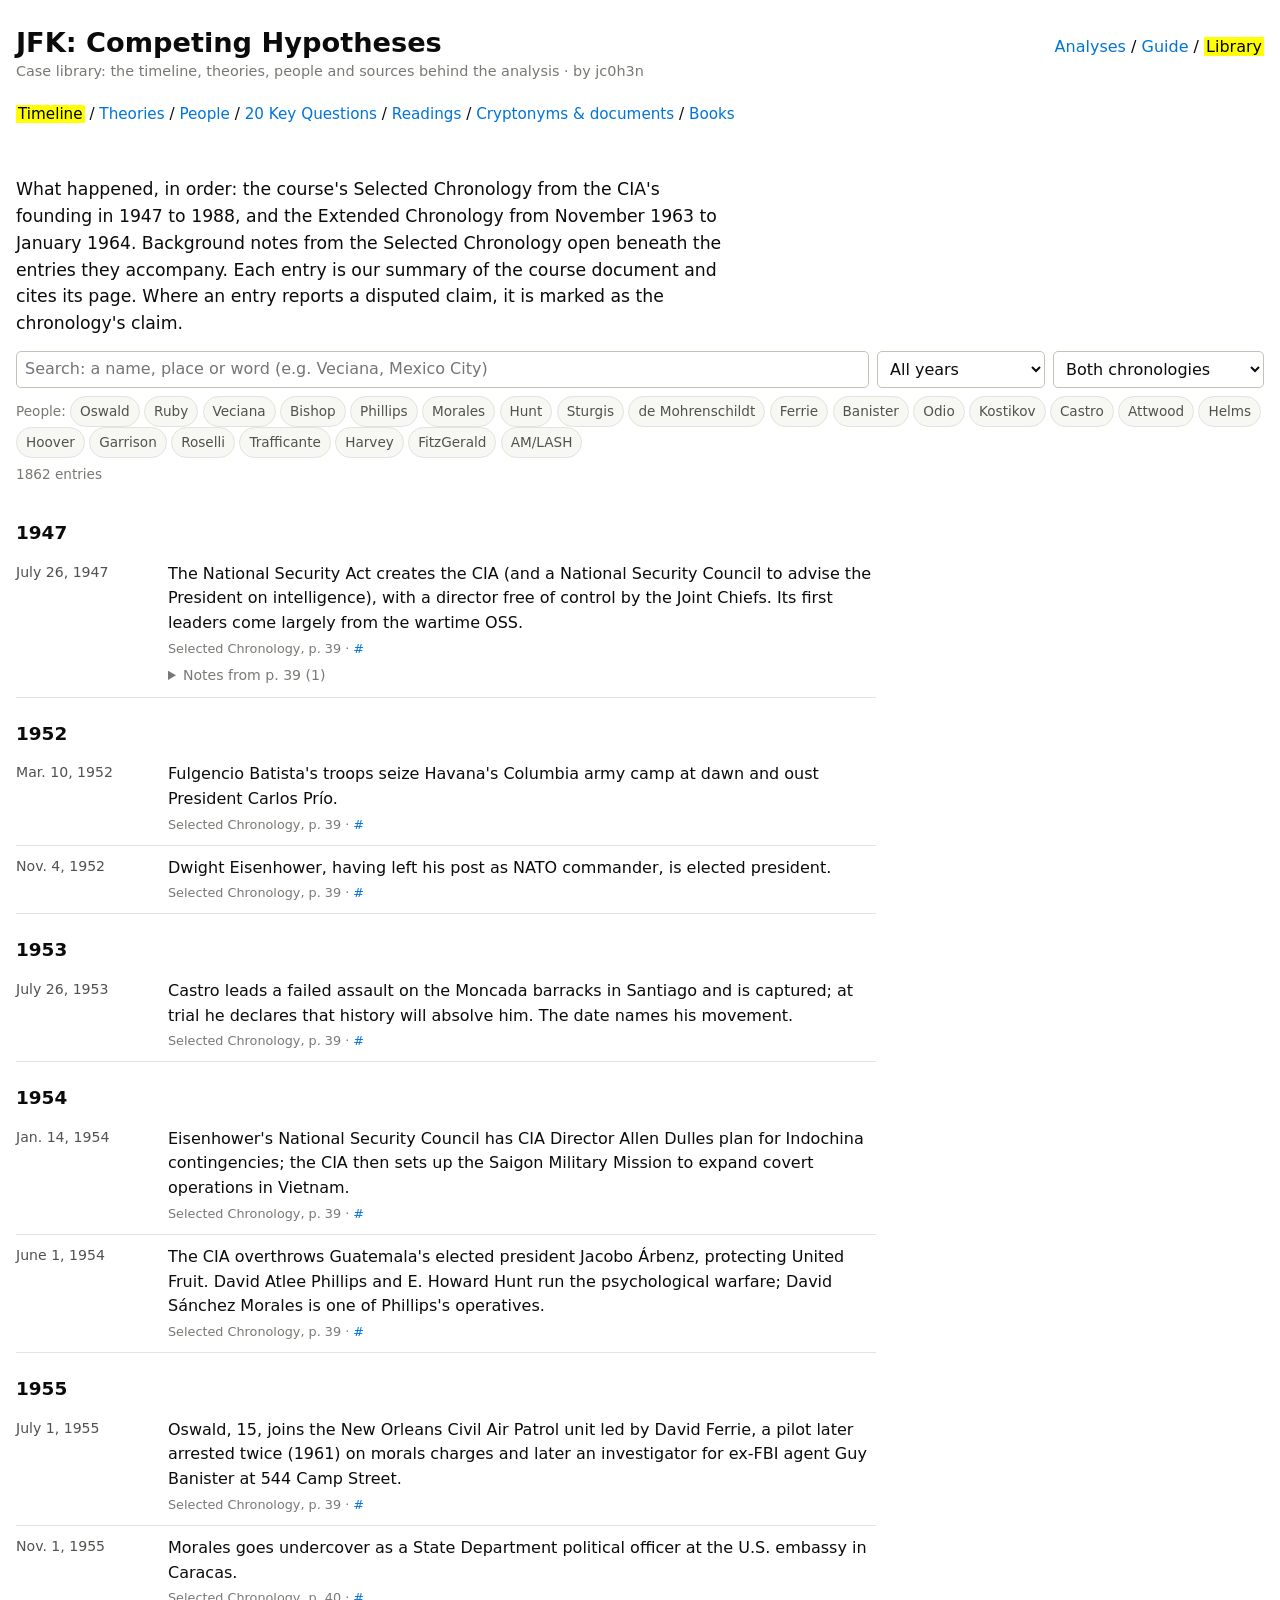
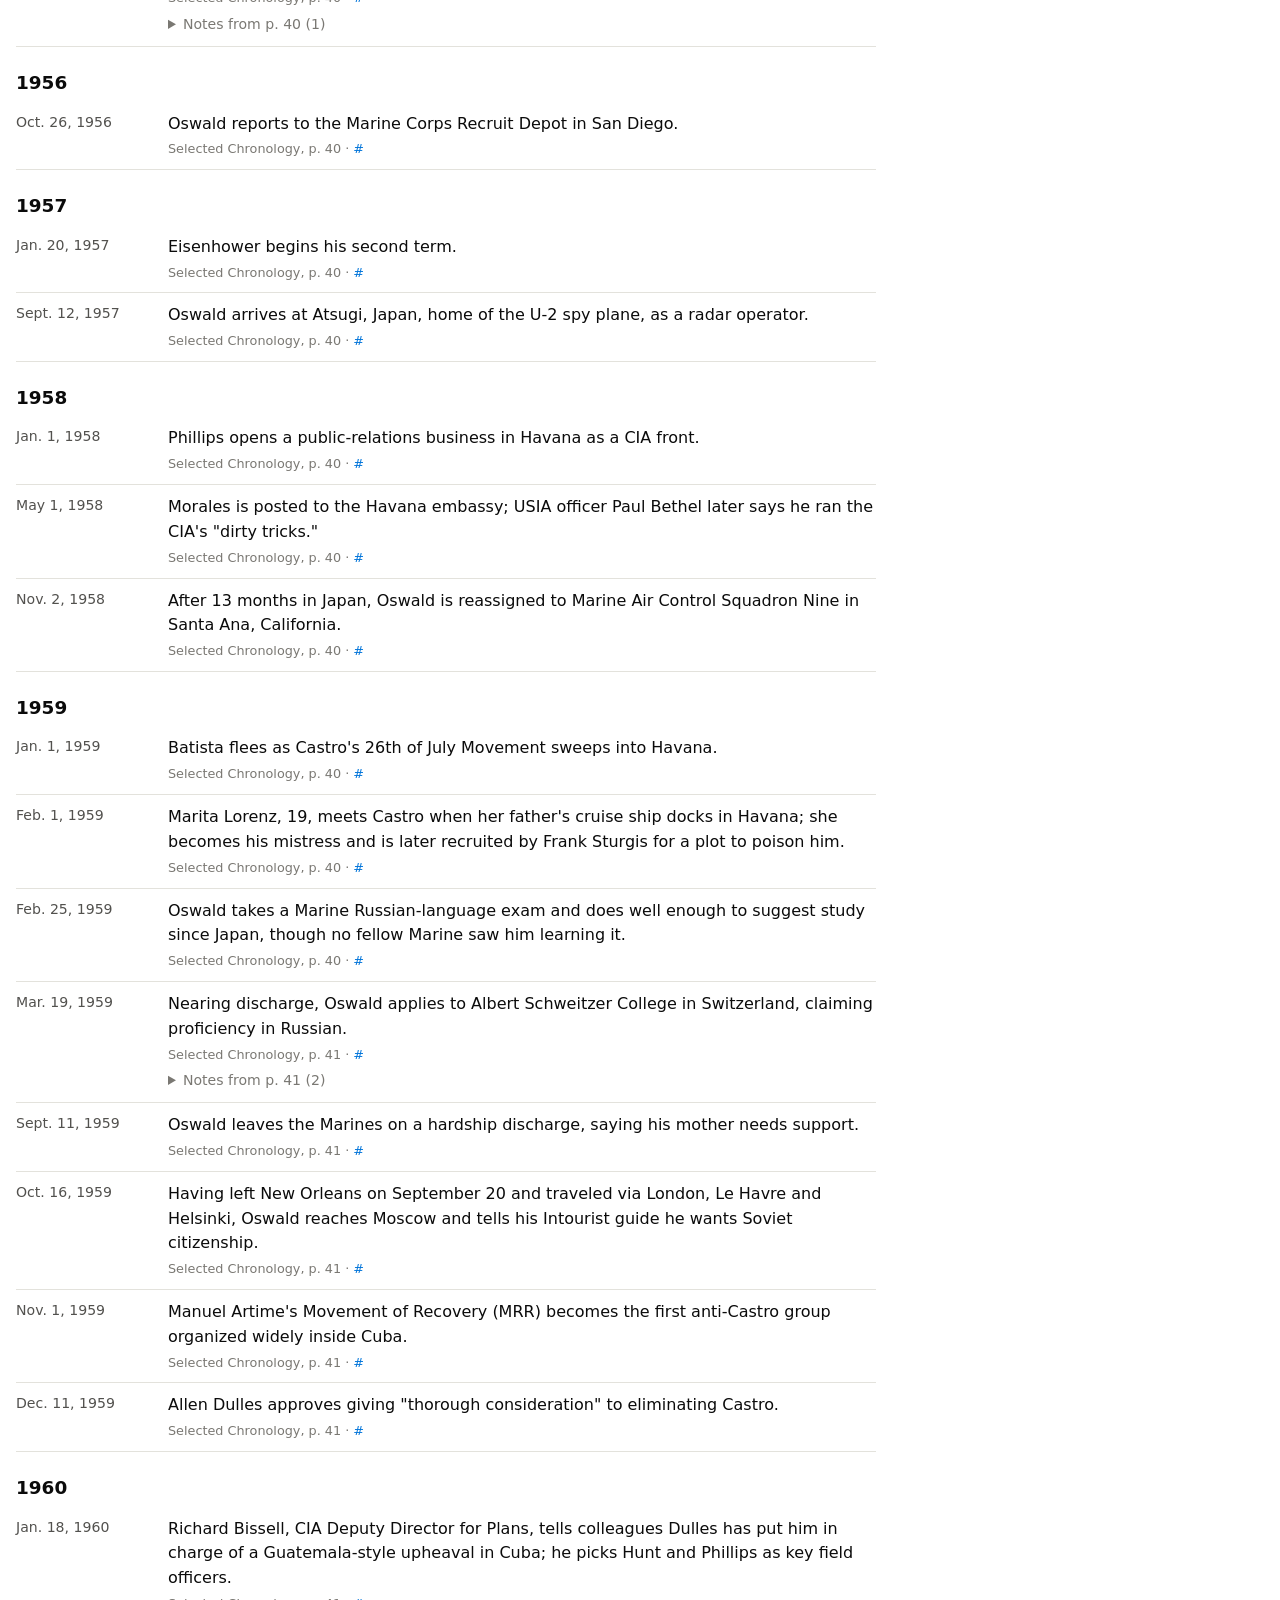
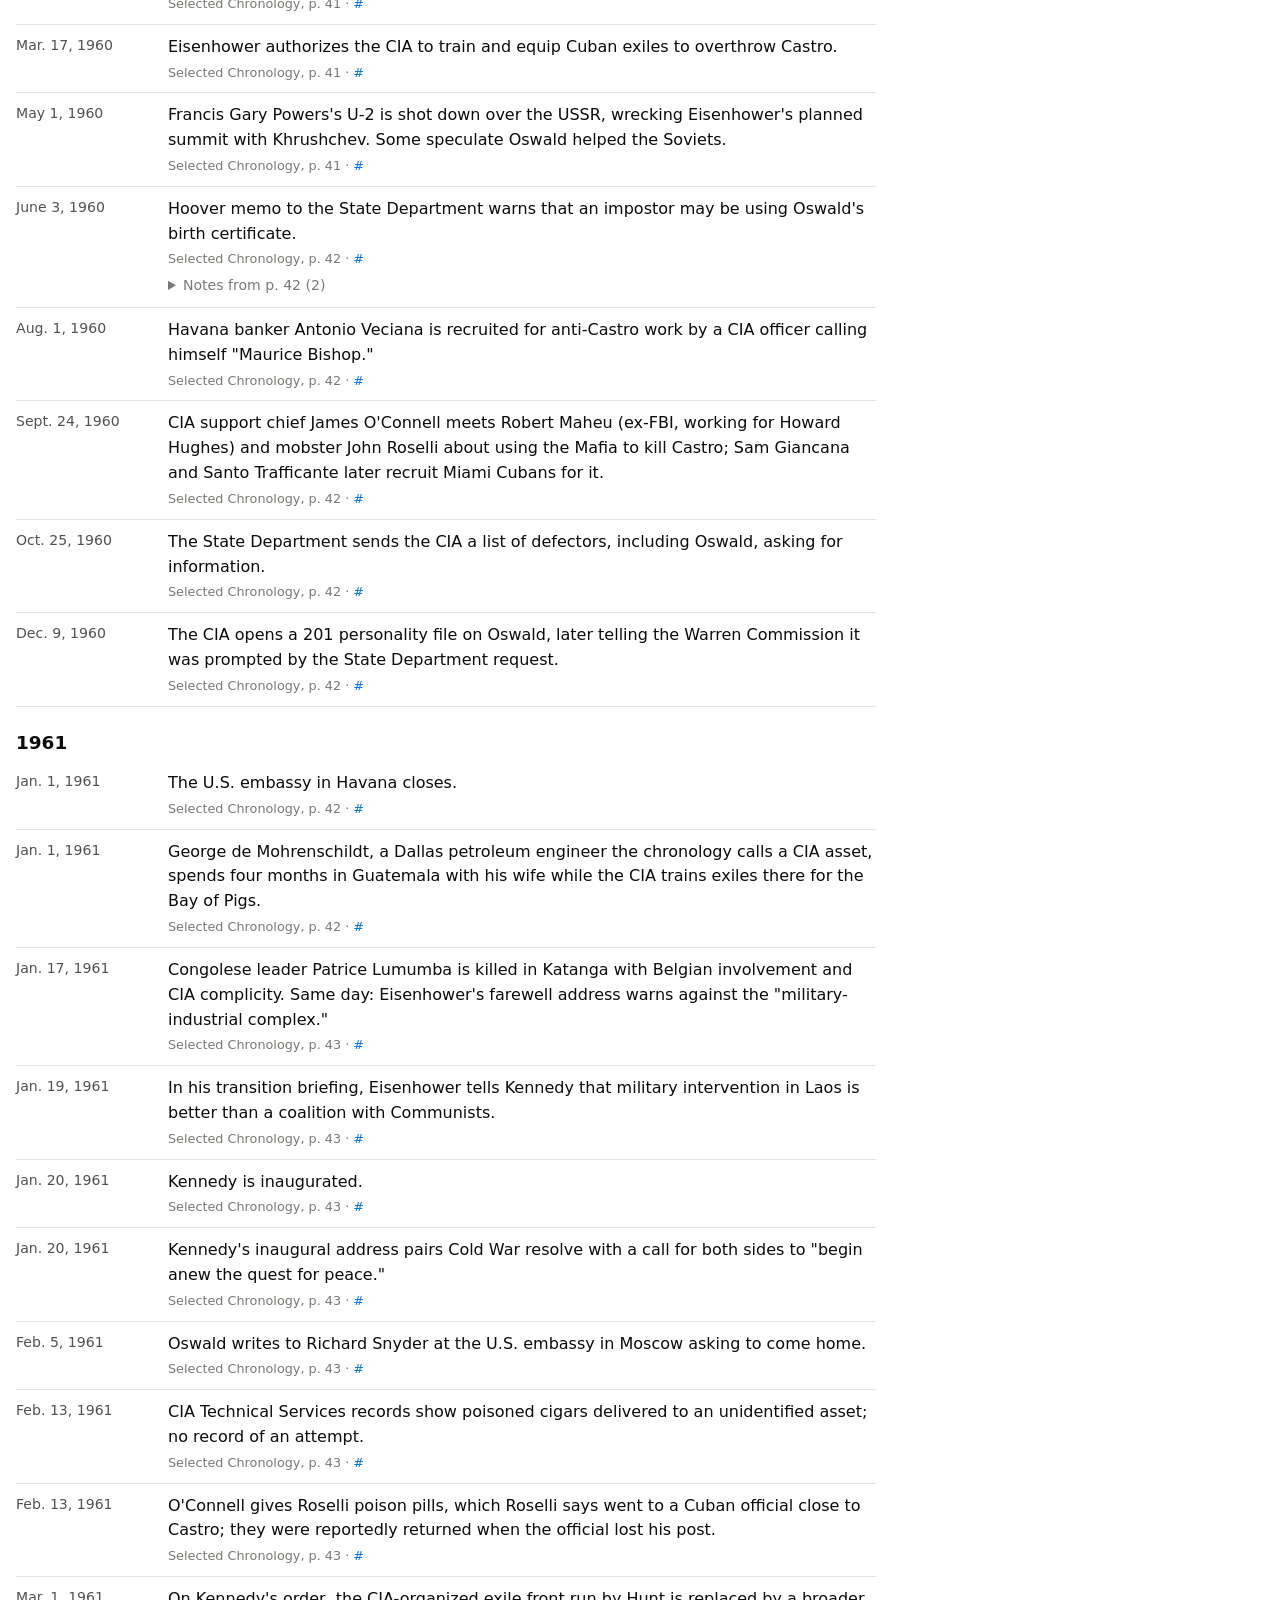
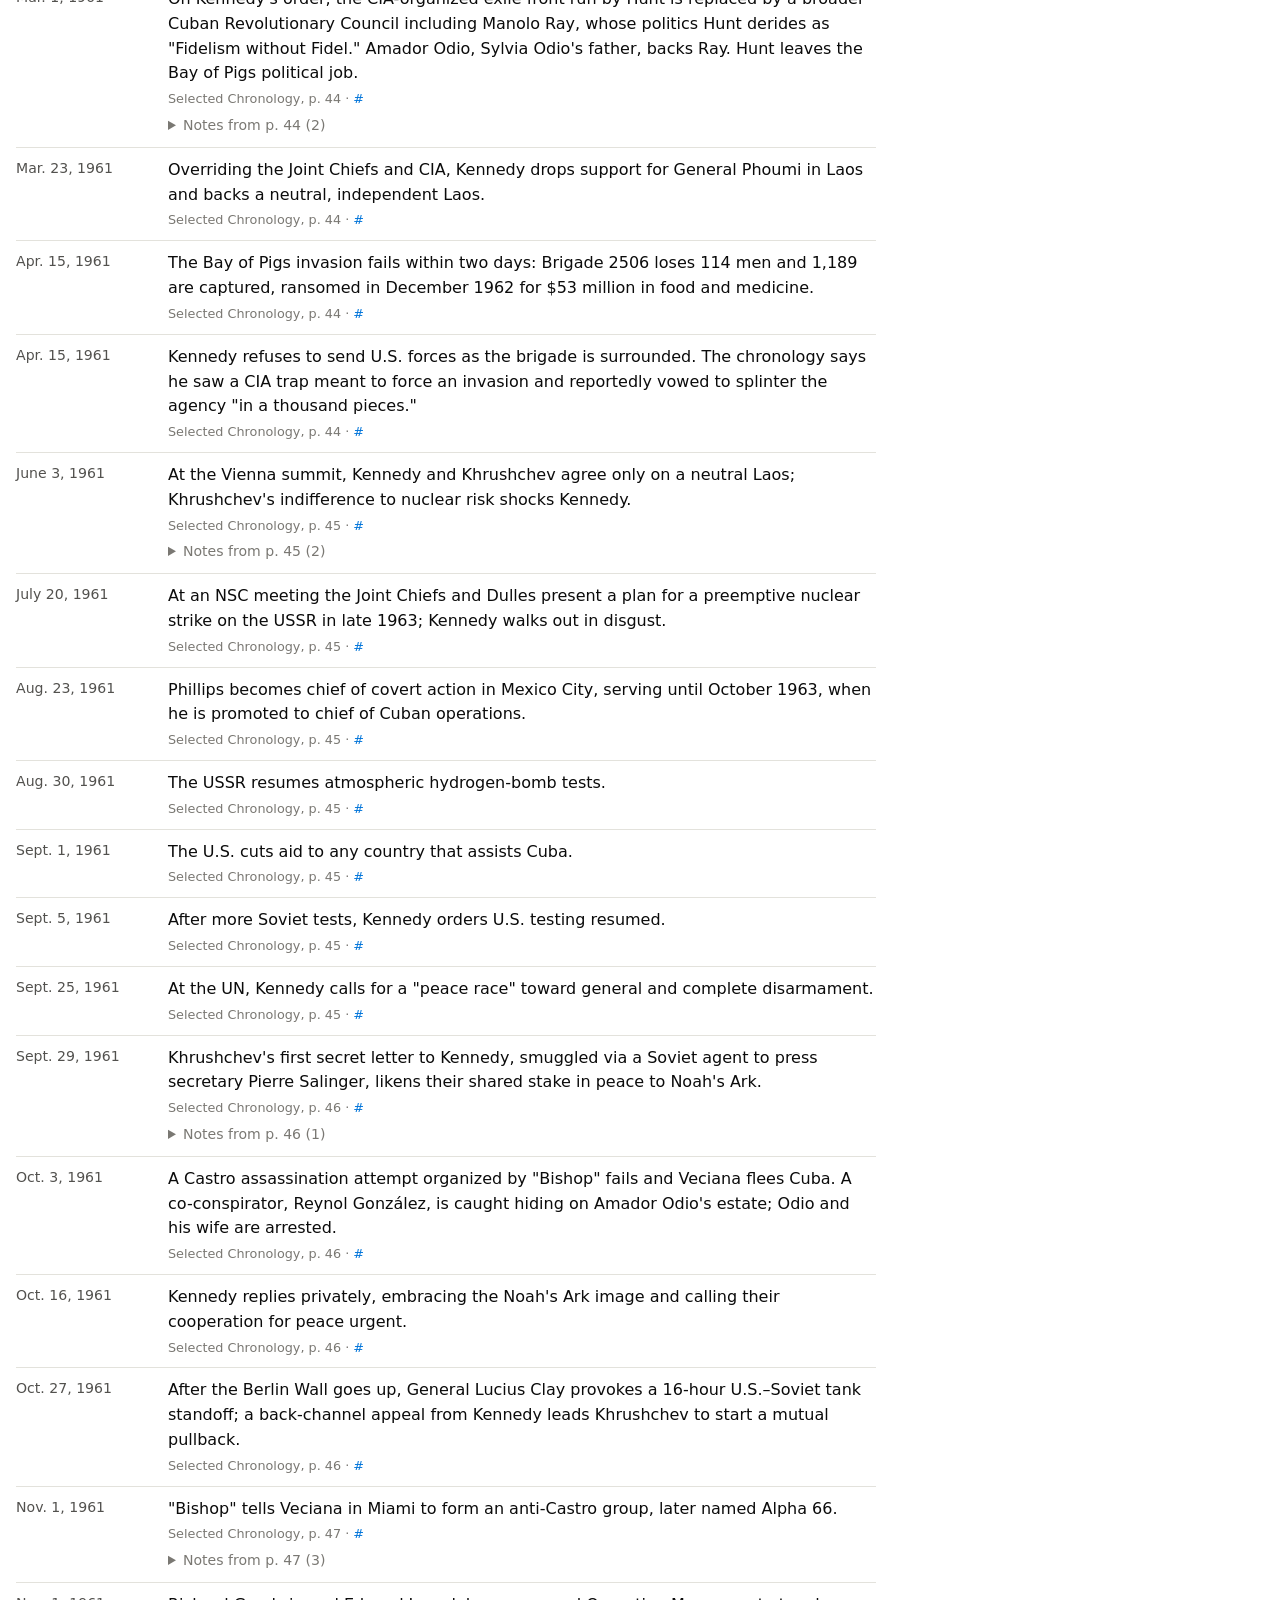
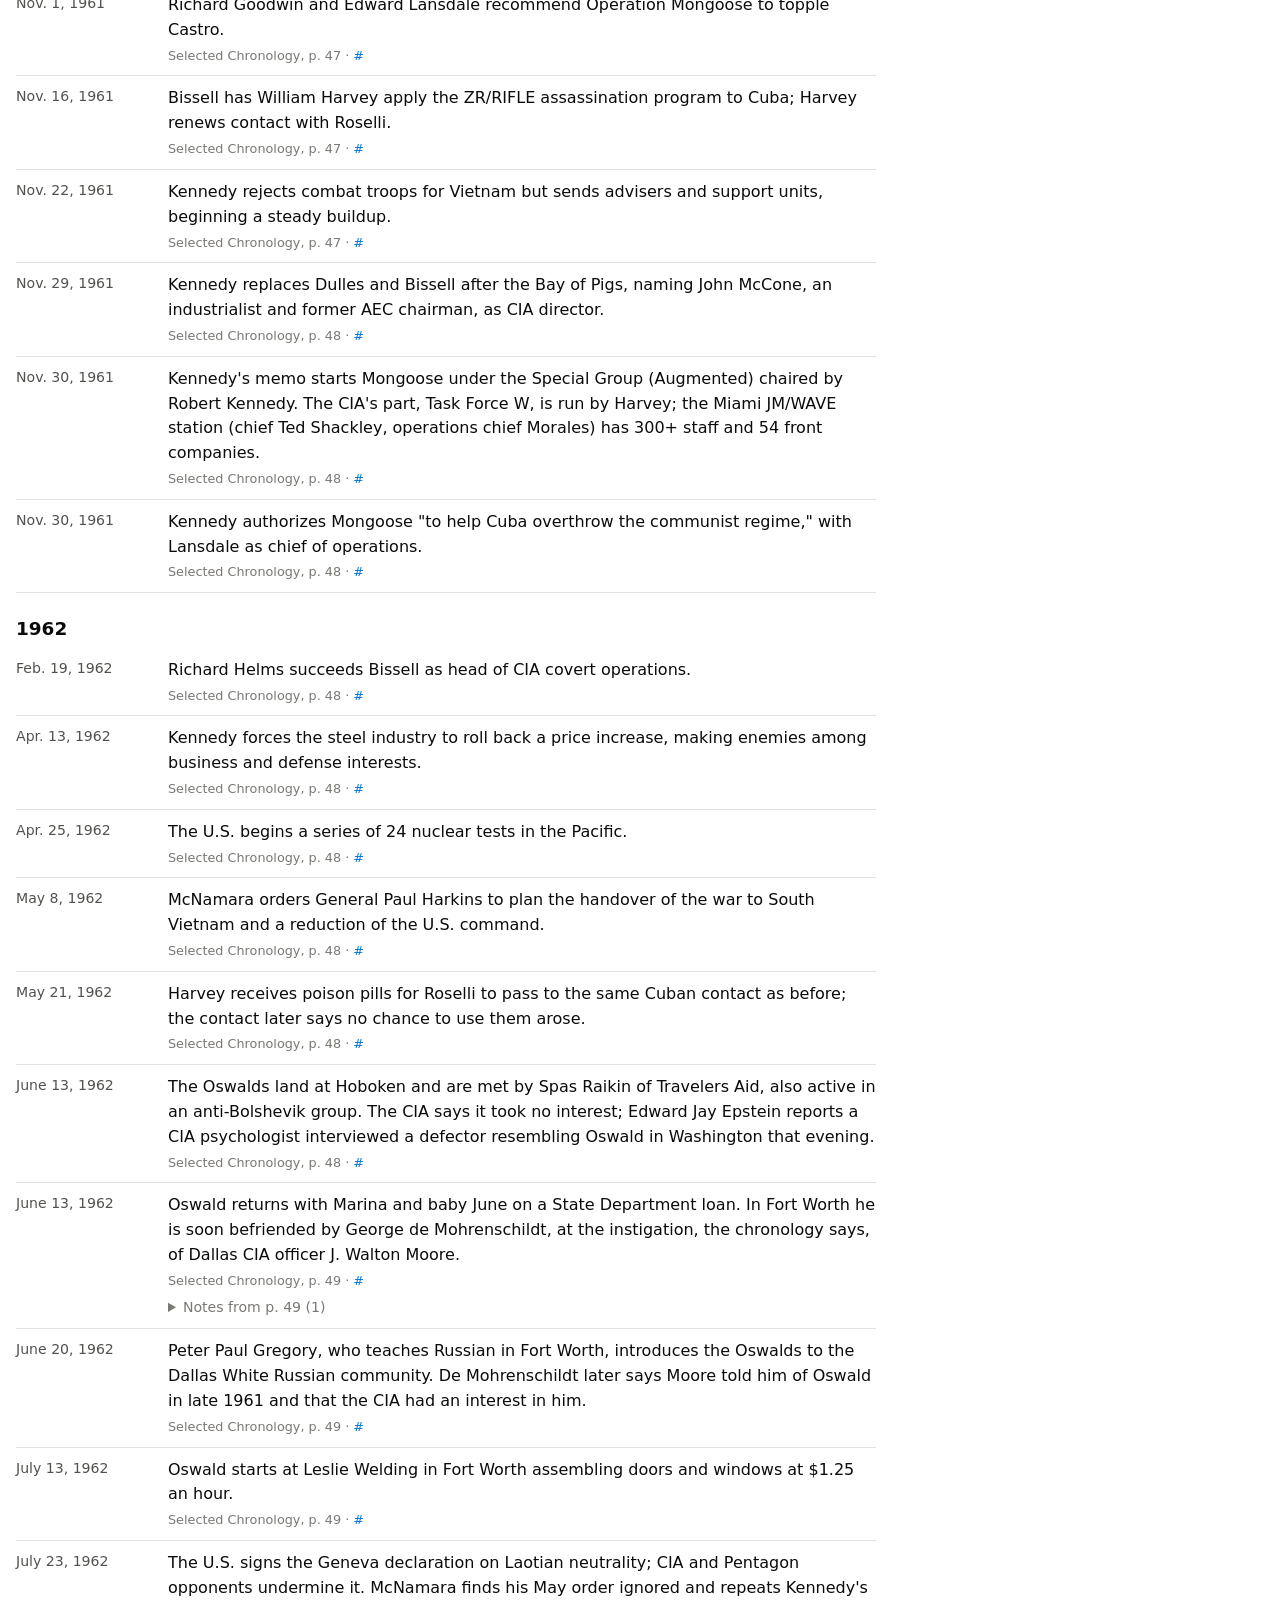
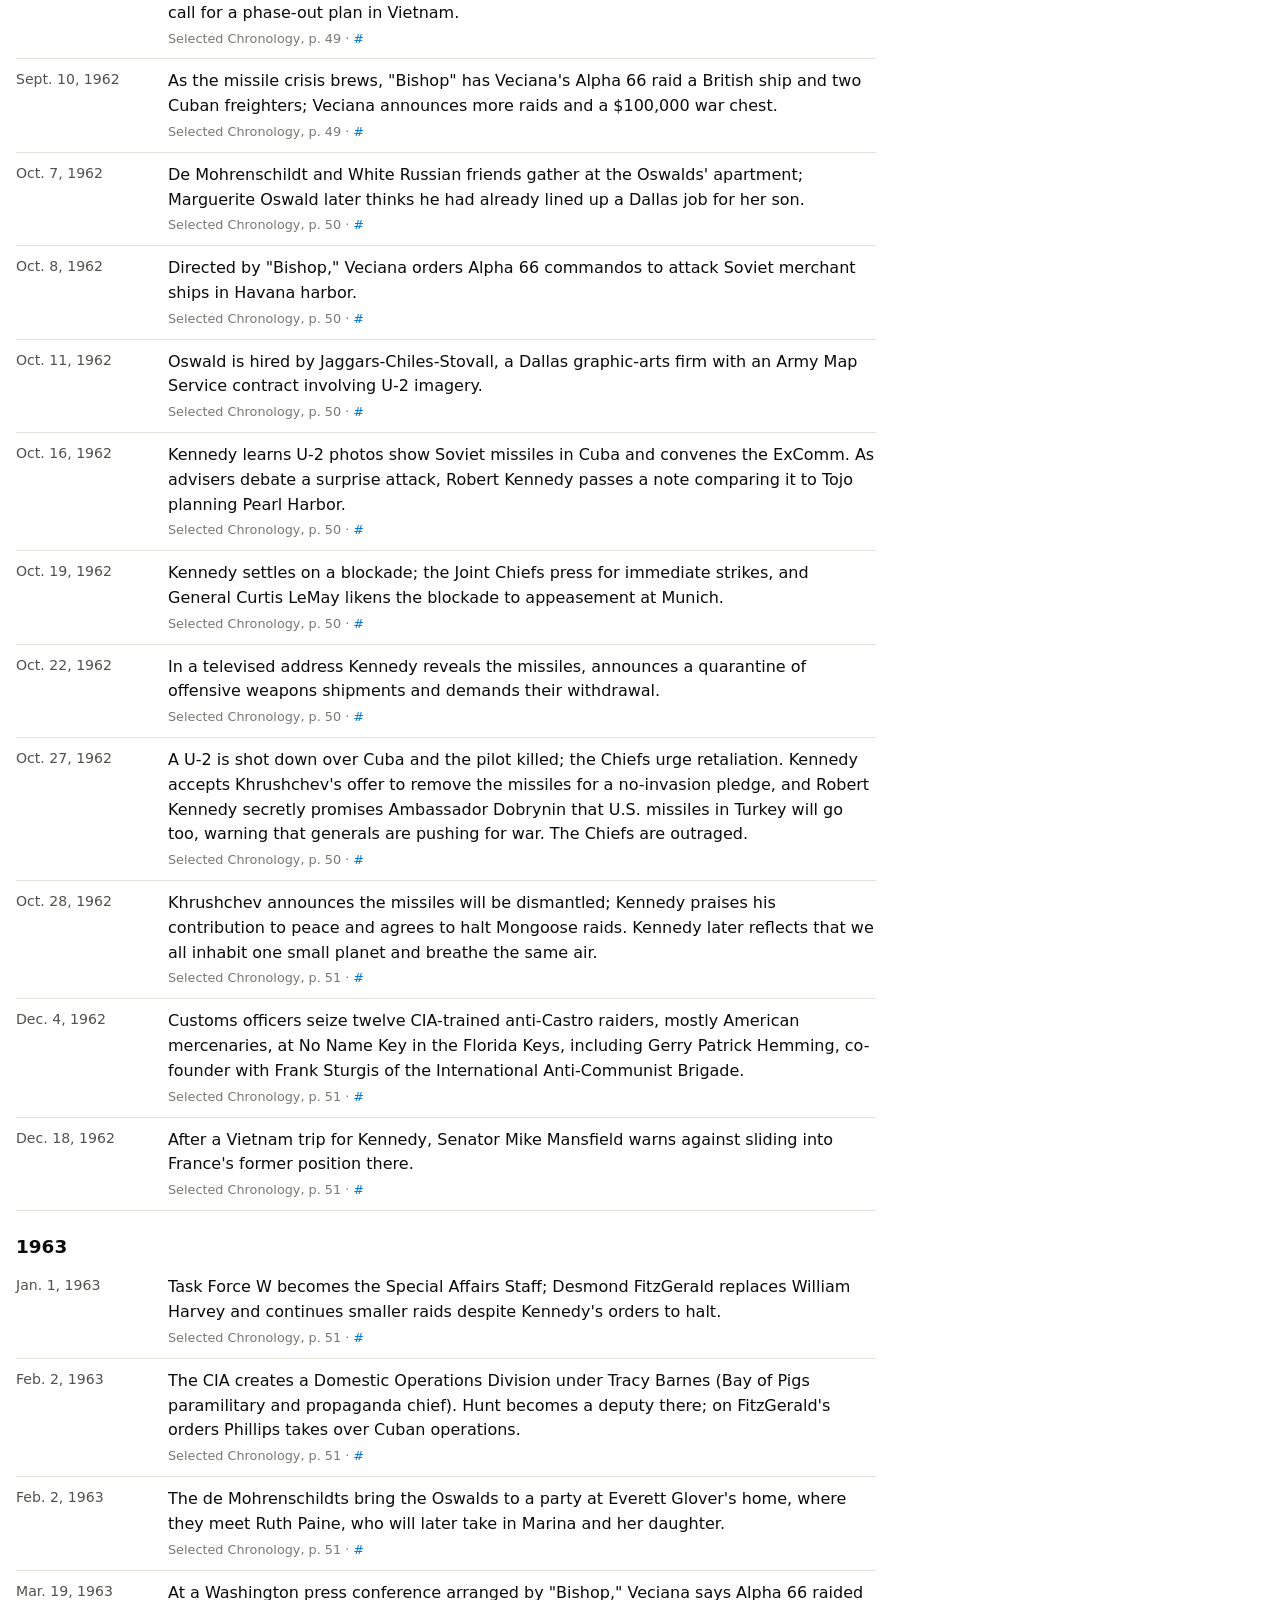
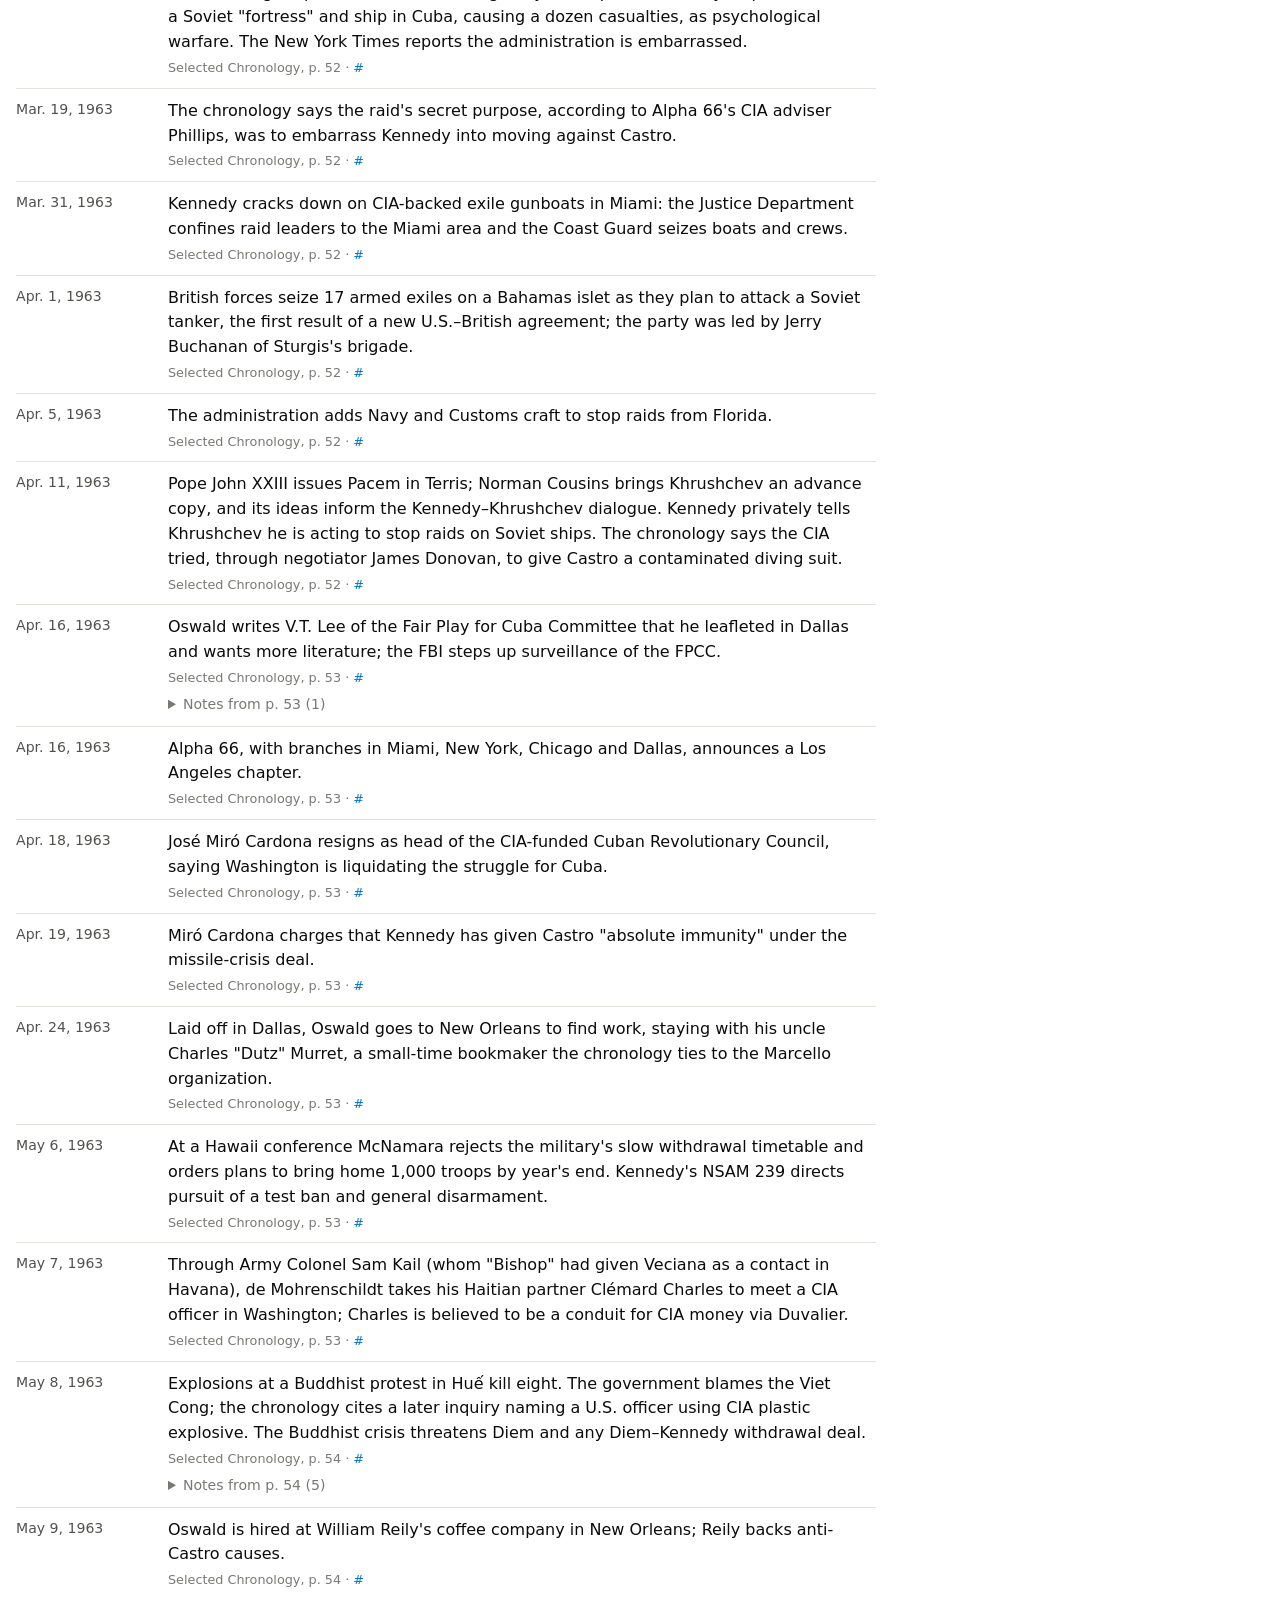
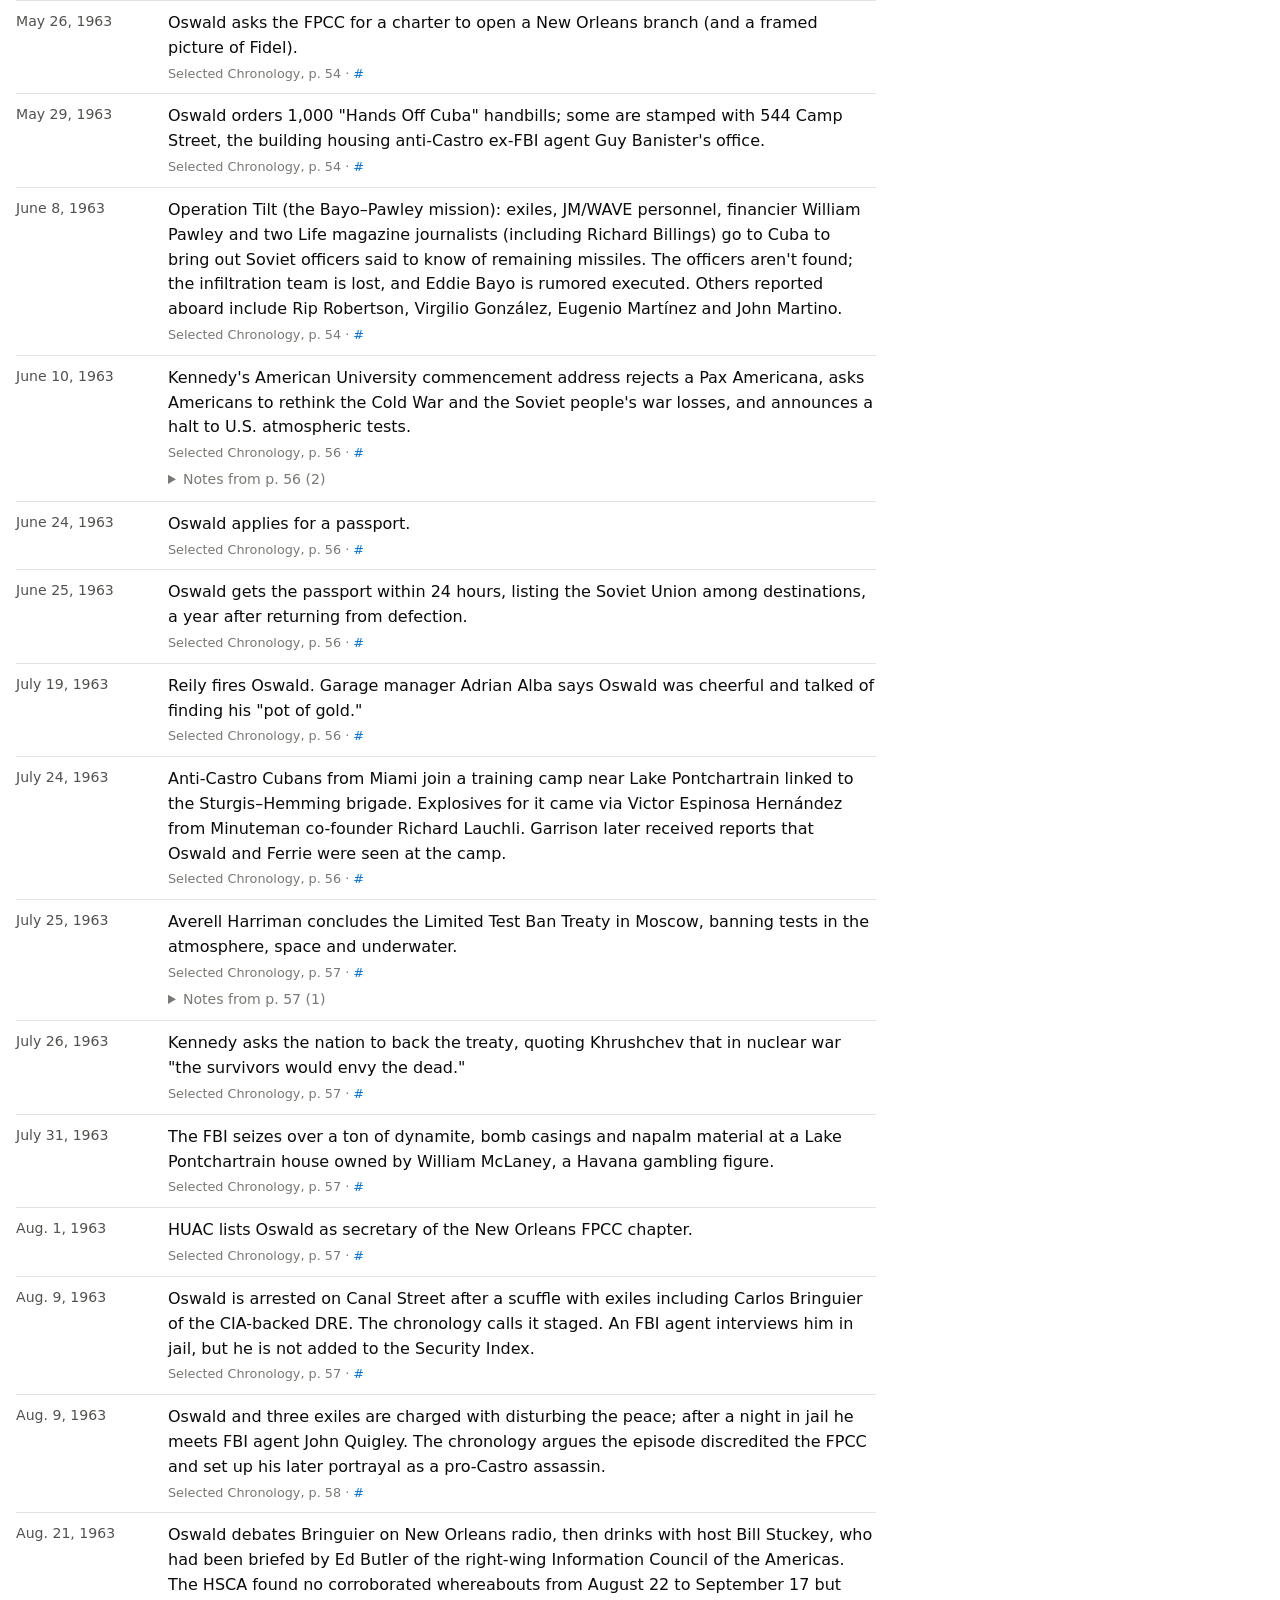
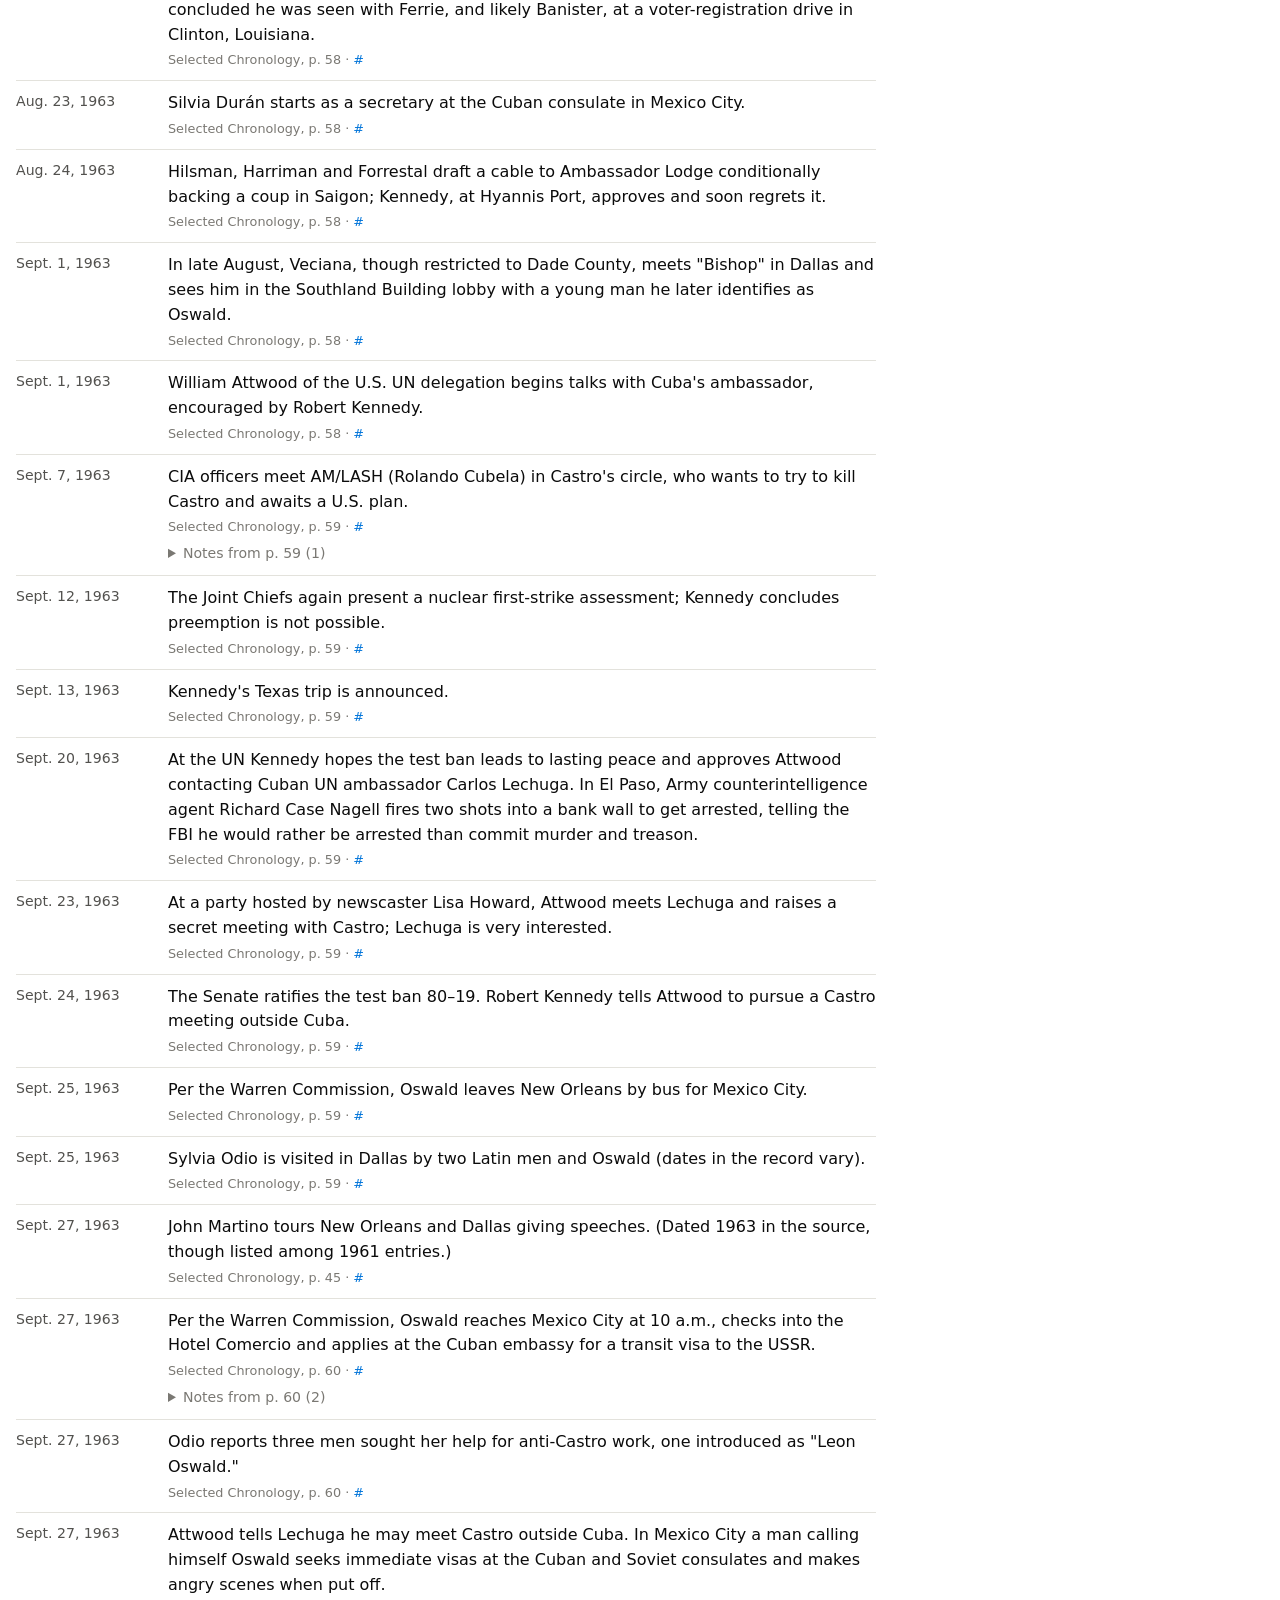
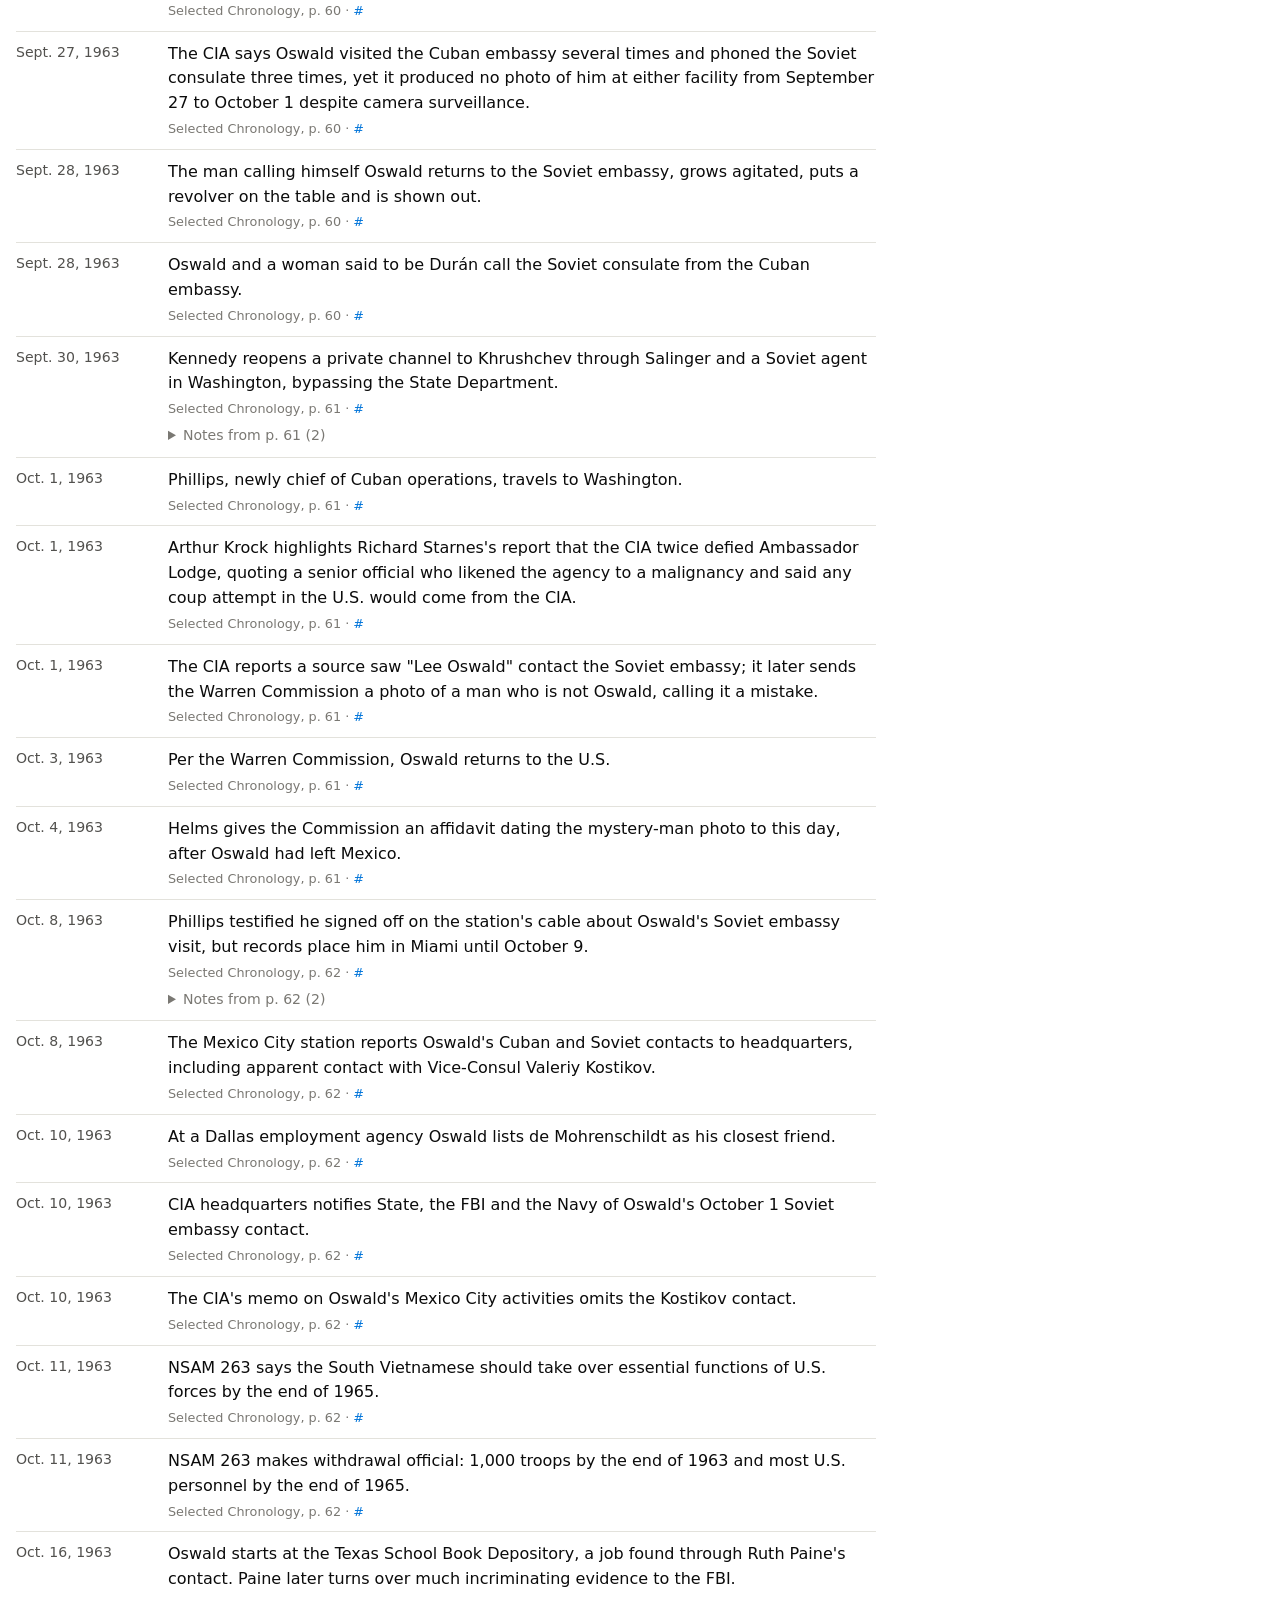
==== commit 2381bf30: "Library: Selected Chronology notes, and the Extended Chronology complete Co-Authored-By: Claude Opus" ====
--- a/library.html
+++ b/library.html
@@ -22,7 +22,7 @@
 
   <main>
     <section id="sec-timeline" class="lib" hidden>
-      <p class="lede col">What happened, in order: the course's Selected Chronology from the CIA's founding in 1947 to 1988, with the weeks around November 22, 1963 to follow from the Extended Chronology. Each entry is our summary of the course document and cites its page. Where an entry reports a disputed claim, it is marked as the chronology's claim.</p>
+      <p class="lede col">What happened, in order: the course's Selected Chronology from the CIA's founding in 1947 to 1988, and the Extended Chronology from November 1963 to January 1964. Background notes from the Selected Chronology open beneath the entries they accompany. Each entry is our summary of the course document and cites its page. Where an entry reports a disputed claim, it is marked as the chronology's claim.</p>
       <div class="filters">
         <label class="sr" for="t-q">Search the timeline</label>
         <input id="t-q" type="search" placeholder="Search: a name, place or word (e.g. Veciana, Mexico City)">
--- a/style.css
+++ b/style.css
@@ -200,3 +200,9 @@
   .timeline li { grid-template-columns: 1fr; }
   .gloss .code { white-space: normal; word-break: break-all; }
 }
+
+/* Selected Chronology footnotes under a timeline entry */
+details.notes { margin-top: 6px; font-size: 0.88em; }
+details.notes summary { cursor: pointer; color: var(--muted, #6b6b6b); }
+details.notes ol { margin: 6px 0 0; padding-left: 2.2em; }
+details.notes li { margin-bottom: 6px; }
